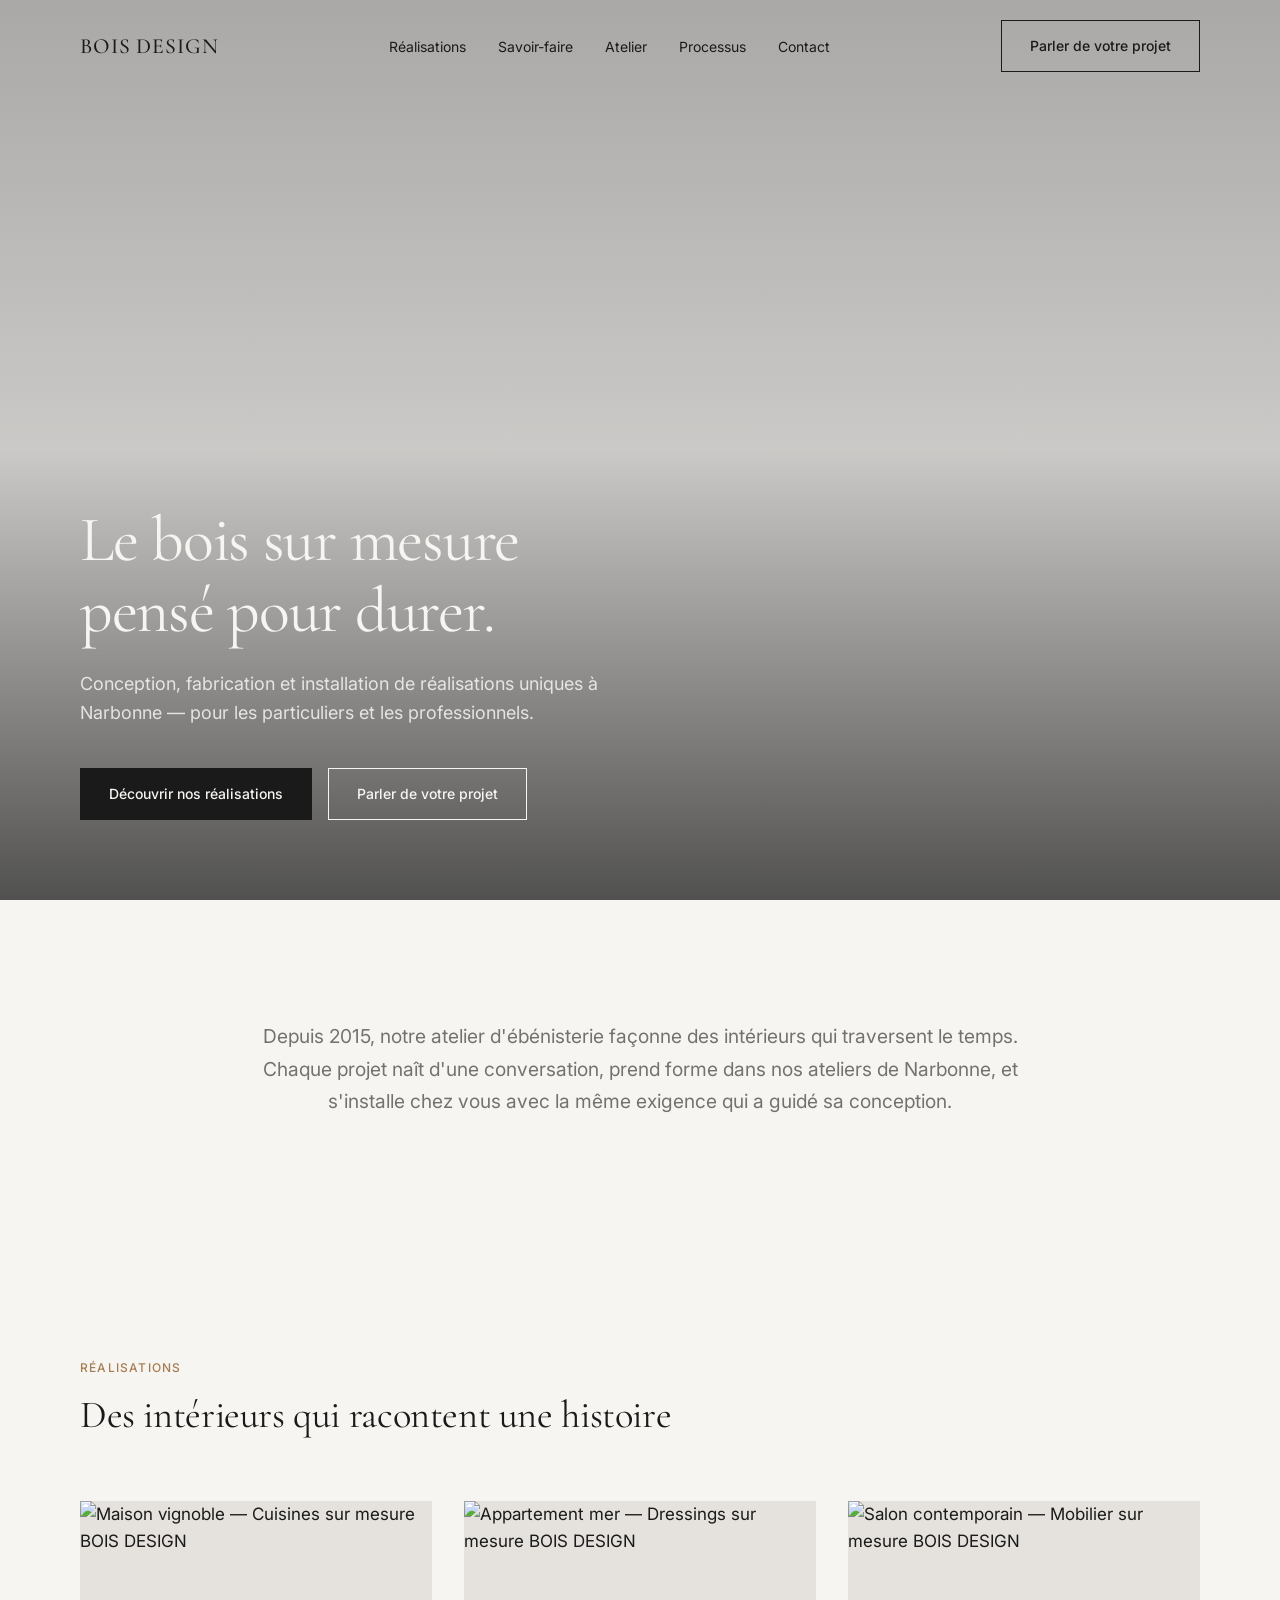
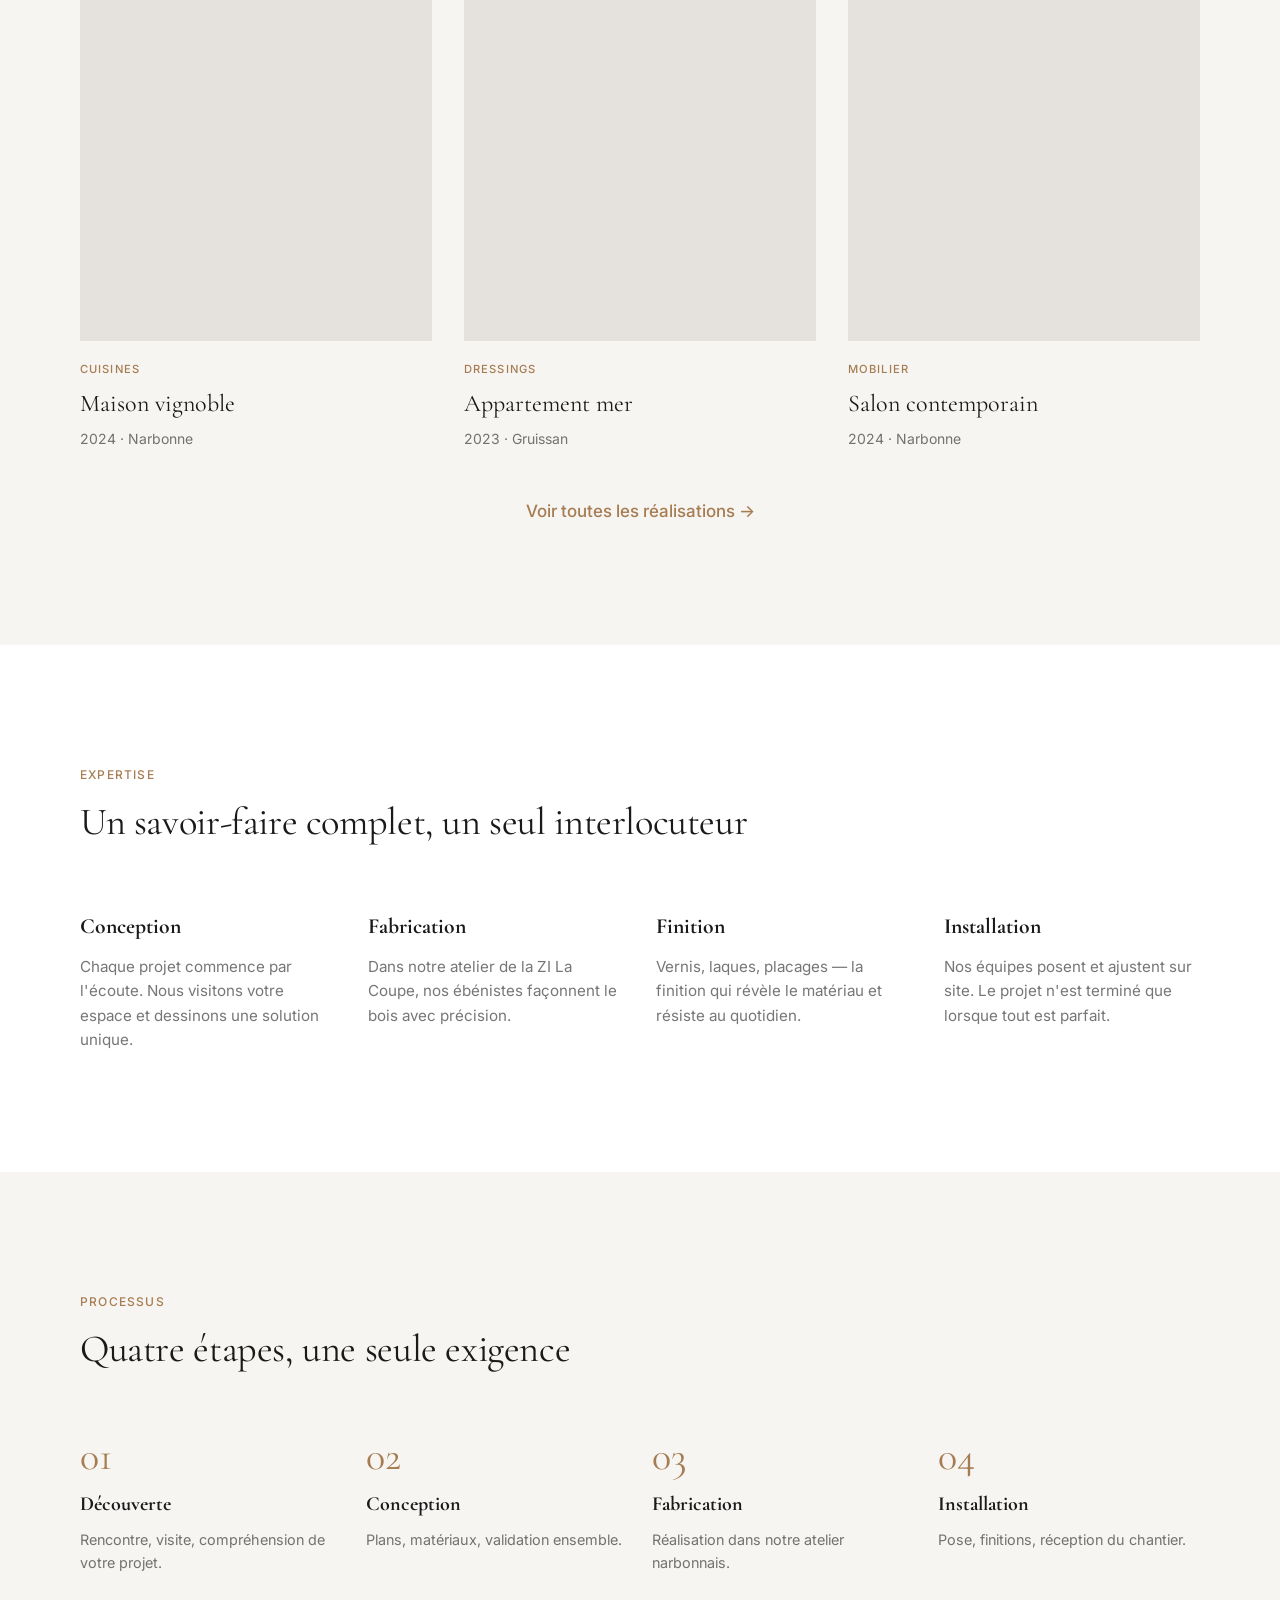
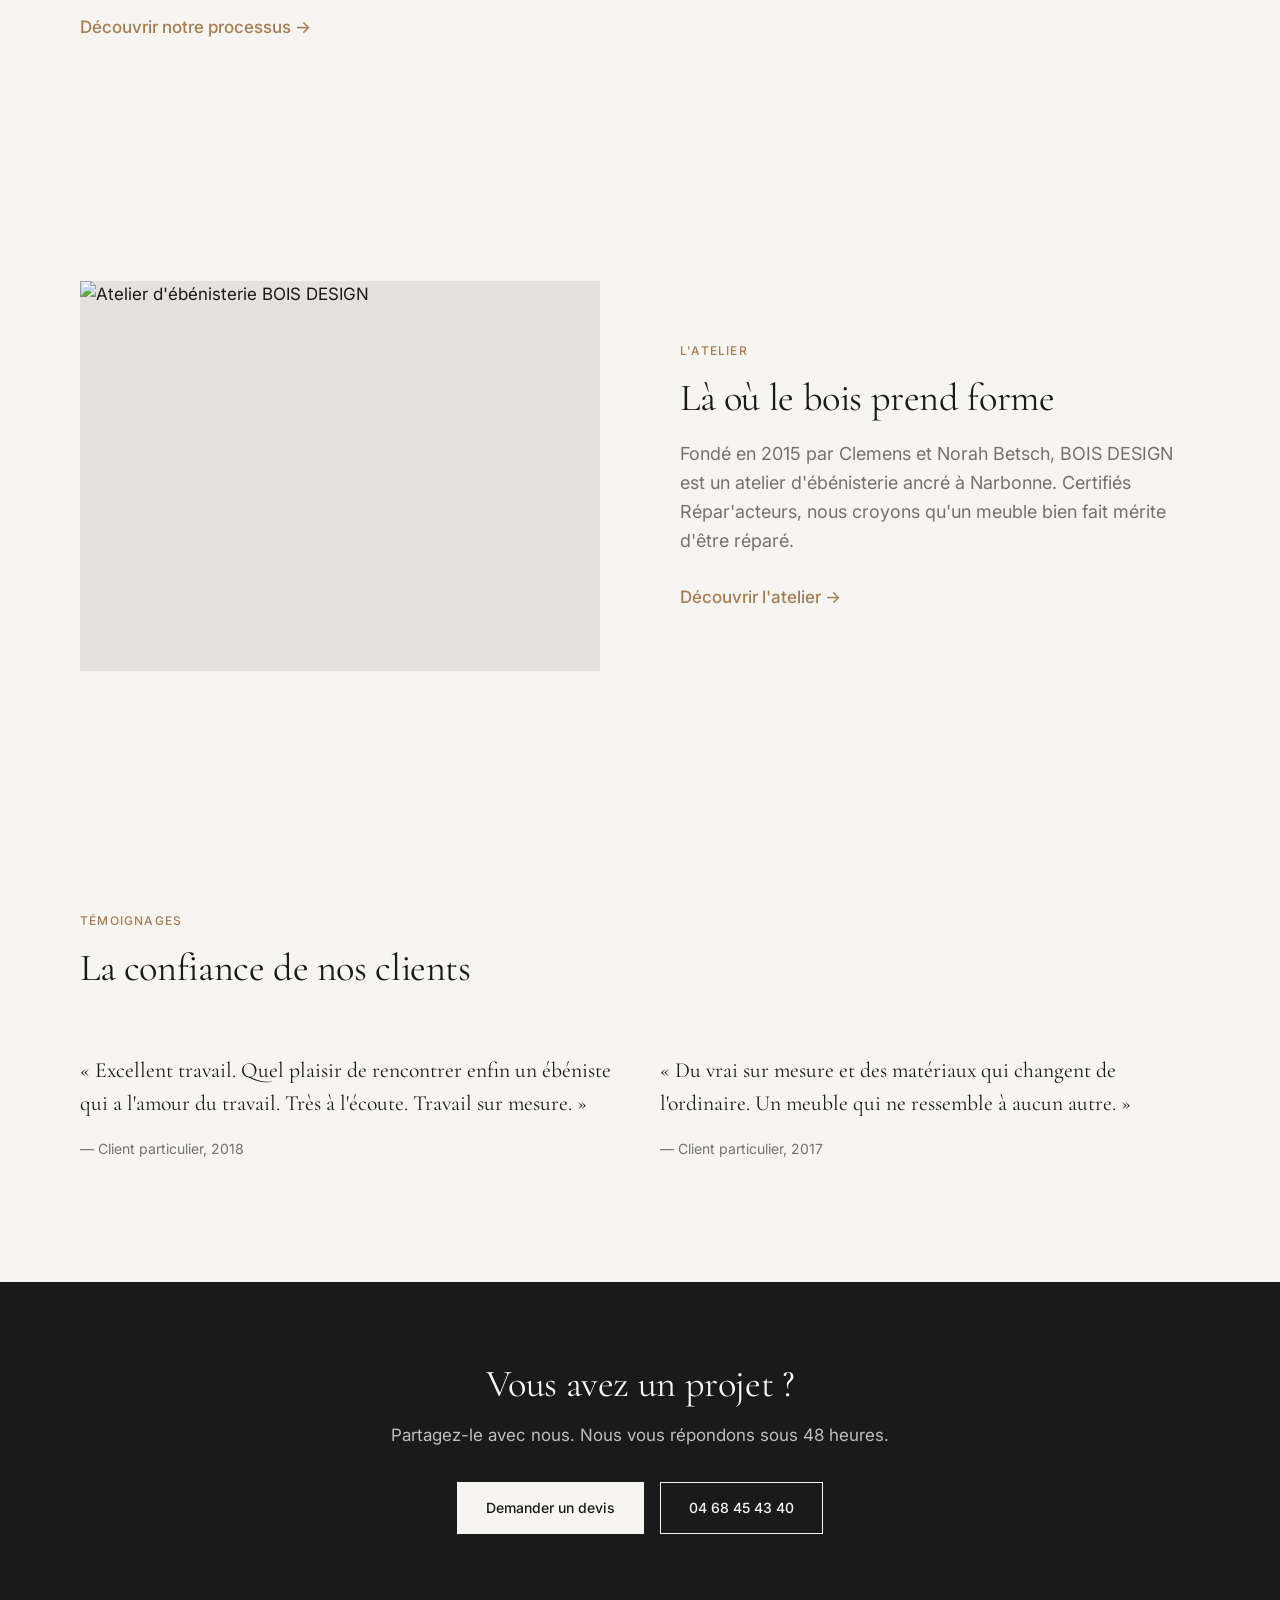
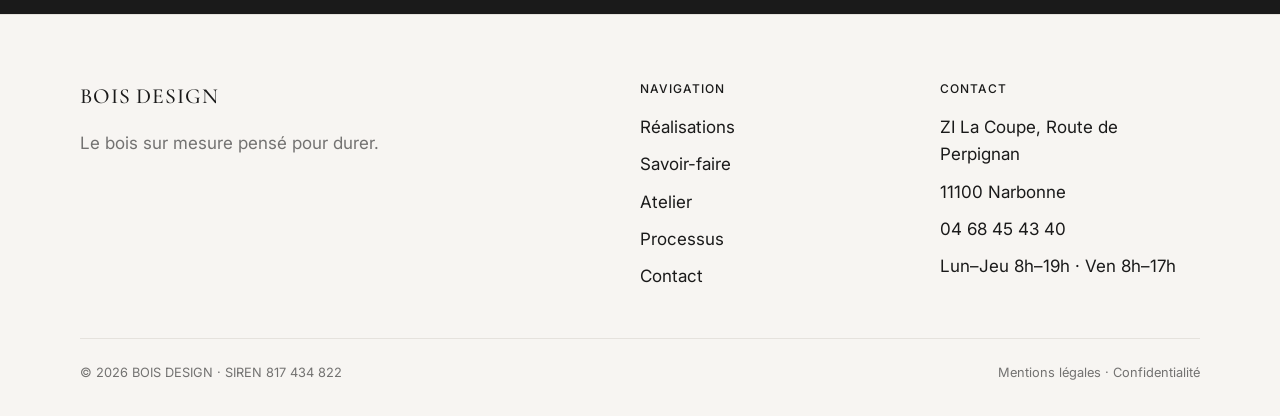
==== prototype/index.html @ b40c3cc8 "Site vitrine BOIS DESIGN Narbonne — prototype premium et documentation. Deploiement Vercel avec sort" ====
<!DOCTYPE html>
<html lang="fr">
<head>
  <meta charset="UTF-8">
  <meta name="viewport" content="width=device-width, initial-scale=1.0">
  <title>BOIS DESIGN — Ébénisterie & Mobilier Sur Mesure à Narbonne</title>
  <meta name="description" content="Atelier d'ébénisterie à Narbonne. Cuisines, dressings et mobilier sur mesure — conception, fabrication et installation. Depuis 2015.">
  <link rel="preconnect" href="https://fonts.googleapis.com">
  <link rel="preconnect" href="https://fonts.gstatic.com" crossorigin>
  <link href="https://fonts.googleapis.com/css2?family=Cormorant+Garamond:wght@400;500&family=Inter:wght@400;500&display=swap" rel="stylesheet">
  <link rel="stylesheet" href="css/style.css">
</head>
<body>
  <header class="nav">
    <div class="container nav__inner">
      <a href="index.html" class="logo">BOIS DESIGN</a>
      <ul class="nav__links">
        <li><a href="realisations.html">Réalisations</a></li>
        <li><a href="savoir-faire.html">Savoir-faire</a></li>
        <li><a href="atelier.html">Atelier</a></li>
        <li><a href="processus.html">Processus</a></li>
        <li><a href="contact.html">Contact</a></li>
      </ul>
      <a href="contact.html" class="btn btn--outline nav__cta">Parler de votre projet</a>
      <button class="menu-toggle" aria-label="Menu"><span></span><span></span><span></span></button>
    </div>
  </header>

  <nav class="mobile-menu" aria-hidden="true">
    <a href="realisations.html">Réalisations</a>
    <a href="savoir-faire.html">Savoir-faire</a>
    <a href="atelier.html">Atelier</a>
    <a href="processus.html">Processus</a>
    <a href="contact.html">Contact</a>
    <a href="contact.html" class="btn btn--primary">Parler de votre projet</a>
    <a href="tel:+33468454340" class="mobile-menu__phone">04 68 45 43 40</a>
  </nav>

  <main>
    <section class="hero">
      <div class="hero__bg hero__bg--video">
        <video
          class="hero__video"
          autoplay
          muted
          loop
          playsinline
          preload="auto"
          poster="https://images.unsplash.com/photo-1600607687939-ce8a6c25118c?w=1920&q=80"
          aria-hidden="true"
        >
          <source src="assets/video/hero-bg.mp4" type="video/mp4">
        </video>
        <div class="hero__overlay"></div>
      </div>
      <div class="container hero__content reveal">
        <h1>Le bois sur mesure<br>pensé pour durer.</h1>
        <p class="lead">Conception, fabrication et installation de réalisations uniques à Narbonne — pour les particuliers et les professionnels.</p>
        <div class="hero__actions">
          <a href="realisations.html" class="btn btn--primary">Découvrir nos réalisations</a>
          <a href="contact.html" class="btn btn--outline" style="border-color:#f7f5f2;color:#f7f5f2">Parler de votre projet</a>
        </div>
      </div>
    </section>

    <section class="section intro">
      <div class="container reveal">
        <p>Depuis 2015, notre atelier d'ébénisterie façonne des intérieurs qui traversent le temps. Chaque projet naît d'une conversation, prend forme dans nos ateliers de Narbonne, et s'installe chez vous avec la même exigence qui a guidé sa conception.</p>
      </div>
    </section>

    <section class="section">
      <div class="container">
        <div class="section-header reveal">
          <div class="overline">Réalisations</div>
          <h2 class="h2">Des intérieurs qui racontent une histoire</h2>
        </div>
        <div id="featured-projects" class="projects-grid projects-grid--3"></div>
        <div style="text-align:center;margin-top:48px" class="reveal">
          <a href="realisations.html" class="btn--text">Voir toutes les réalisations →</a>
        </div>
      </div>
    </section>

    <section class="section" style="background:var(--white)">
      <div class="container">
        <div class="section-header reveal">
          <div class="overline">Expertise</div>
          <h2 class="h2">Un savoir-faire complet, un seul interlocuteur</h2>
        </div>
        <div class="expertise-grid">
          <div class="expertise-item reveal">
            <h3>Conception</h3>
            <p>Chaque projet commence par l'écoute. Nous visitons votre espace et dessinons une solution unique.</p>
          </div>
          <div class="expertise-item reveal">
            <h3>Fabrication</h3>
            <p>Dans notre atelier de la ZI La Coupe, nos ébénistes façonnent le bois avec précision.</p>
          </div>
          <div class="expertise-item reveal">
            <h3>Finition</h3>
            <p>Vernis, laques, placages — la finition qui révèle le matériau et résiste au quotidien.</p>
          </div>
          <div class="expertise-item reveal">
            <h3>Installation</h3>
            <p>Nos équipes posent et ajustent sur site. Le projet n'est terminé que lorsque tout est parfait.</p>
          </div>
        </div>
      </div>
    </section>

    <section class="section">
      <div class="container">
        <div class="section-header reveal">
          <div class="overline">Processus</div>
          <h2 class="h2">Quatre étapes, une seule exigence</h2>
        </div>
        <div class="process-steps">
          <div class="process-step reveal">
            <div class="process-step__num">01</div>
            <h3>Découverte</h3>
            <p>Rencontre, visite, compréhension de votre projet.</p>
          </div>
          <div class="process-step reveal">
            <div class="process-step__num">02</div>
            <h3>Conception</h3>
            <p>Plans, matériaux, validation ensemble.</p>
          </div>
          <div class="process-step reveal">
            <div class="process-step__num">03</div>
            <h3>Fabrication</h3>
            <p>Réalisation dans notre atelier narbonnais.</p>
          </div>
          <div class="process-step reveal">
            <div class="process-step__num">04</div>
            <h3>Installation</h3>
            <p>Pose, finitions, réception du chantier.</p>
          </div>
        </div>
        <div style="margin-top:40px" class="reveal">
          <a href="processus.html" class="btn--text">Découvrir notre processus →</a>
        </div>
      </div>
    </section>

    <section class="section">
      <div class="container split">
        <div class="split__image reveal">
          <img src="https://images.unsplash.com/photo-1503387762-592deb58ef4e?w=1200&q=80" alt="Atelier d'ébénisterie BOIS DESIGN">
        </div>
        <div class="reveal">
          <div class="overline">L'atelier</div>
          <h2 class="h2">Là où le bois prend forme</h2>
          <p class="lead" style="margin:20px 0 28px">Fondé en 2015 par Clemens et Norah Betsch, BOIS DESIGN est un atelier d'ébénisterie ancré à Narbonne. Certifiés Répar'acteurs, nous croyons qu'un meuble bien fait mérite d'être réparé.</p>
          <a href="atelier.html" class="btn--text">Découvrir l'atelier →</a>
        </div>
      </div>
    </section>

    <section class="section">
      <div class="container">
        <div class="section-header reveal">
          <div class="overline">Témoignages</div>
          <h2 class="h2">La confiance de nos clients</h2>
        </div>
        <div class="testimonials">
          <div class="testimonial reveal">
            <blockquote>« Excellent travail. Quel plaisir de rencontrer enfin un ébéniste qui a l'amour du travail. Très à l'écoute. Travail sur mesure. »</blockquote>
            <cite>— Client particulier, 2018</cite>
          </div>
          <div class="testimonial reveal">
            <blockquote>« Du vrai sur mesure et des matériaux qui changent de l'ordinaire. Un meuble qui ne ressemble à aucun autre. »</blockquote>
            <cite>— Client particulier, 2017</cite>
          </div>
        </div>
      </div>
    </section>

    <section class="cta-banner">
      <div class="container reveal">
        <h2>Vous avez un projet ?</h2>
        <p>Partagez-le avec nous. Nous vous répondons sous 48 heures.</p>
        <div class="cta-banner__actions">
          <a href="contact.html" class="btn btn--primary">Demander un devis</a>
          <a href="tel:+33468454340" class="btn btn--outline">04 68 45 43 40</a>
        </div>
      </div>
    </section>
  </main>

  <footer class="footer">
    <div class="container footer__grid">
      <div class="footer__brand">
        <div class="logo">BOIS DESIGN</div>
        <p>Le bois sur mesure pensé pour durer.</p>
      </div>
      <div>
        <h4>Navigation</h4>
        <ul>
          <li><a href="realisations.html">Réalisations</a></li>
          <li><a href="savoir-faire.html">Savoir-faire</a></li>
          <li><a href="atelier.html">Atelier</a></li>
          <li><a href="processus.html">Processus</a></li>
          <li><a href="contact.html">Contact</a></li>
        </ul>
      </div>
      <div>
        <h4>Contact</h4>
        <ul>
          <li>ZI La Coupe, Route de Perpignan</li>
          <li>11100 Narbonne</li>
          <li><a href="tel:+33468454340">04 68 45 43 40</a></li>
          <li>Lun–Jeu 8h–19h · Ven 8h–17h</li>
        </ul>
      </div>
    </div>
    <div class="container footer__bottom">
      <span>© 2026 BOIS DESIGN · SIREN 817 434 822</span>
      <span>Mentions légales · Confidentialité</span>
    </div>
  </footer>

  <div class="sticky-cta">
    <a href="tel:+33468454340" class="btn btn--outline">Appeler</a>
    <a href="contact.html" class="btn btn--primary">Devis</a>
  </div>

  <script src="js/data.js"></script>
  <script src="js/app.js"></script>
</body>
</html>
---- prototype/css/style.css ----
:root {
  --primary: #1a1a1a;
  --secondary: #f7f5f2;
  --accent: #a67c52;
  --neutral: #e5e2dd;
  --white: #ffffff;
  --text-muted: rgba(26, 26, 26, 0.6);
  --container: 1280px;
  --section-space: 120px;
  --font-serif: "Cormorant Garamond", Georgia, serif;
  --font-sans: "Inter", system-ui, sans-serif;
}

*,
*::before,
*::after {
  box-sizing: border-box;
  margin: 0;
  padding: 0;
}

html {
  scroll-behavior: smooth;
}

body {
  font-family: var(--font-sans);
  font-size: 17px;
  line-height: 1.6;
  color: var(--primary);
  background: var(--secondary);
  -webkit-font-smoothing: antialiased;
}

img {
  display: block;
  max-width: 100%;
  height: auto;
  background: var(--neutral);
}

a {
  color: inherit;
  text-decoration: none;
}

button,
input,
select,
textarea {
  font: inherit;
}

.container {
  width: min(var(--container), 100% - 48px);
  margin-inline: auto;
}

@media (min-width: 1024px) {
  .container {
    width: min(var(--container), 100% - 160px);
  }
}

/* Nav */
.nav {
  position: fixed;
  inset: 0 0 auto;
  z-index: 100;
  padding: 20px 0;
  transition: background 0.3s, backdrop-filter 0.3s, border-color 0.3s;
}

.nav.scrolled {
  background: rgba(247, 245, 242, 0.9);
  backdrop-filter: blur(12px);
  border-bottom: 1px solid var(--neutral);
}

.nav__inner {
  display: flex;
  align-items: center;
  justify-content: space-between;
  gap: 24px;
}

.logo {
  font-family: var(--font-serif);
  font-size: 1.35rem;
  letter-spacing: 0.04em;
  font-weight: 500;
}

.nav__links {
  display: none;
  align-items: center;
  gap: 32px;
  list-style: none;
}

.nav__links a {
  font-size: 0.875rem;
  transition: color 0.2s;
}

.nav__links a:hover,
.nav__links a.active {
  color: var(--accent);
}

.nav__cta {
  display: none;
}

.btn {
  display: inline-flex;
  align-items: center;
  justify-content: center;
  gap: 8px;
  padding: 14px 28px;
  font-size: 0.875rem;
  font-weight: 500;
  border: 1px solid transparent;
  cursor: pointer;
  transition: background 0.25s, color 0.25s, border-color 0.25s;
}

.btn--primary {
  background: var(--primary);
  color: var(--secondary);
}

.btn--primary:hover {
  background: #333;
}

.btn--outline {
  background: transparent;
  color: var(--primary);
  border-color: var(--primary);
}

.btn--outline:hover {
  background: var(--primary);
  color: var(--secondary);
}

.btn--text {
  padding: 0;
  background: none;
  color: var(--accent);
  font-weight: 500;
}

.btn--text:hover {
  color: var(--primary);
}

.menu-toggle {
  display: flex;
  flex-direction: column;
  gap: 5px;
  background: none;
  border: none;
  cursor: pointer;
  padding: 4px;
}

.menu-toggle span {
  display: block;
  width: 22px;
  height: 1.5px;
  background: var(--primary);
  transition: transform 0.3s, opacity 0.3s;
}

.menu-toggle.open span:nth-child(1) {
  transform: translateY(6.5px) rotate(45deg);
}

.menu-toggle.open span:nth-child(2) {
  opacity: 0;
}

.menu-toggle.open span:nth-child(3) {
  transform: translateY(-6.5px) rotate(-45deg);
}

.mobile-menu {
  position: fixed;
  inset: 0;
  z-index: 99;
  background: var(--secondary);
  padding: 100px 32px 40px;
  display: flex;
  flex-direction: column;
  gap: 24px;
  transform: translateX(100%);
  transition: transform 0.35s ease;
}

.mobile-menu.open {
  transform: translateX(0);
}

.mobile-menu a {
  font-family: var(--font-serif);
  font-size: 2rem;
}

.mobile-menu__phone {
  margin-top: auto;
  font-size: 1.1rem;
  color: var(--accent);
}

@media (min-width: 900px) {
  .nav__links,
  .nav__cta {
    display: flex;
  }

  .menu-toggle {
    display: none;
  }
}

/* Typography */
.overline {
  font-size: 0.75rem;
  font-weight: 500;
  letter-spacing: 0.1em;
  text-transform: uppercase;
  color: var(--accent);
  margin-bottom: 16px;
}

h1,
.h1 {
  font-family: var(--font-serif);
  font-size: clamp(2.25rem, 5vw, 4rem);
  font-weight: 400;
  line-height: 1.1;
  letter-spacing: -0.02em;
}

h2,
.h2 {
  font-family: var(--font-serif);
  font-size: clamp(1.75rem, 3vw, 2.75rem);
  font-weight: 400;
  line-height: 1.15;
  letter-spacing: -0.01em;
}

.lead {
  font-size: 1.125rem;
  color: var(--text-muted);
  max-width: 52ch;
}

.section {
  padding: var(--section-space) 0;
}

.section--tight {
  padding: 80px 0;
}

.section-header {
  margin-bottom: 64px;
}

.section-header--center {
  text-align: center;
}

.section-header--center .lead {
  margin-inline: auto;
}

/* Hero */
.hero {
  position: relative;
  min-height: 100vh;
  display: flex;
  align-items: flex-end;
  padding-bottom: 80px;
  overflow: hidden;
}

.hero__bg {
  position: absolute;
  inset: 0;
  z-index: 0;
}

.hero__bg img,
.hero__video {
  width: 100%;
  height: 100%;
  object-fit: cover;
}

.hero__video {
  display: block;
}

@media (prefers-reduced-motion: reduce) {
  .hero__video {
    display: none;
  }

  .hero__bg--video {
    background-image: url("https://images.unsplash.com/photo-1600607687939-ce8a6c25118c?w=1920&q=80");
    background-size: cover;
    background-position: center;
  }
}

.hero__overlay {
  position: absolute;
  inset: 0;
  background: linear-gradient(
    to top,
    rgba(26, 26, 26, 0.75) 0%,
    rgba(26, 26, 26, 0.2) 50%,
    rgba(26, 26, 26, 0.35) 100%
  );
}

.hero__content {
  position: relative;
  z-index: 1;
  color: var(--secondary);
}

.hero__content .lead {
  color: rgba(247, 245, 242, 0.85);
  margin: 24px 0 40px;
}

.hero__actions {
  display: flex;
  flex-wrap: wrap;
  gap: 16px;
}

.hero--page {
  min-height: 50vh;
  align-items: center;
  padding-top: 120px;
}

.hero--page .hero__overlay {
  background: rgba(26, 26, 26, 0.45);
}

/* Intro */
.intro {
  text-align: center;
}

.intro p {
  max-width: 68ch;
  margin-inline: auto;
  font-size: 1.2rem;
  line-height: 1.7;
  color: var(--text-muted);
}

/* Projects grid */
.projects-grid {
  display: grid;
  grid-template-columns: 1fr;
  gap: 32px;
}

@media (min-width: 700px) {
  .projects-grid {
    grid-template-columns: repeat(2, 1fr);
  }
}

@media (min-width: 1024px) {
  .projects-grid--3 {
    grid-template-columns: repeat(3, 1fr);
  }
}

.project-card {
  display: block;
  group: card;
}

.project-card__image {
  position: relative;
  overflow: hidden;
  aspect-ratio: 4 / 5;
  background: var(--neutral);
}

.project-card__image img {
  width: 100%;
  height: 100%;
  object-fit: cover;
  transition: transform 0.6s ease;
}

.project-card:hover .project-card__image img {
  transform: scale(1.03);
}

.project-card__meta {
  padding-top: 20px;
}

.project-card__cat {
  font-size: 0.7rem;
  font-weight: 500;
  letter-spacing: 0.1em;
  text-transform: uppercase;
  color: var(--accent);
}

.project-card__title {
  font-family: var(--font-serif);
  font-size: 1.5rem;
  margin-top: 6px;
}

.project-card__info {
  font-size: 0.875rem;
  color: var(--text-muted);
  margin-top: 4px;
}

/* Filters */
.filters {
  display: flex;
  flex-wrap: wrap;
  gap: 8px 24px;
  margin-bottom: 48px;
}

.filter-btn {
  background: none;
  border: none;
  padding: 8px 0;
  font-size: 0.875rem;
  color: var(--text-muted);
  cursor: pointer;
  position: relative;
  transition: color 0.2s;
}

.filter-btn::after {
  content: "";
  position: absolute;
  left: 0;
  bottom: 0;
  width: 0;
  height: 1px;
  background: var(--accent);
  transition: width 0.3s;
}

.filter-btn:hover,
.filter-btn.active {
  color: var(--primary);
}

.filter-btn.active::after {
  width: 100%;
}

/* Expertise */
.expertise-grid {
  display: grid;
  grid-template-columns: 1fr;
  gap: 40px;
}

@media (min-width: 768px) {
  .expertise-grid {
    grid-template-columns: repeat(2, 1fr);
  }
}

@media (min-width: 1024px) {
  .expertise-grid {
    grid-template-columns: repeat(4, 1fr);
    gap: 32px;
  }
}

.expertise-item h3 {
  font-family: var(--font-serif);
  font-size: 1.35rem;
  margin-bottom: 12px;
}

.expertise-item p {
  font-size: 0.95rem;
  color: var(--text-muted);
}

/* Process */
.process-steps {
  display: grid;
  grid-template-columns: 1fr;
  gap: 32px;
}

@media (min-width: 768px) {
  .process-steps {
    grid-template-columns: repeat(4, 1fr);
    gap: 24px;
  }
}

.process-step__num {
  font-family: var(--font-serif);
  font-size: 2.5rem;
  color: var(--accent);
  line-height: 1;
  margin-bottom: 12px;
}

.process-step h3 {
  font-family: var(--font-serif);
  font-size: 1.25rem;
  margin-bottom: 8px;
}

.process-step p {
  font-size: 0.9rem;
  color: var(--text-muted);
}

/* Split */
.split {
  display: grid;
  grid-template-columns: 1fr;
  gap: 48px;
  align-items: center;
}

@media (min-width: 900px) {
  .split {
    grid-template-columns: 1fr 1fr;
    gap: 80px;
  }

  .split--reverse .split__image {
    order: -1;
  }
}

.split__image {
  overflow: hidden;
  aspect-ratio: 4 / 3;
  background: var(--neutral);
}

.split__image img {
  width: 100%;
  height: 100%;
  object-fit: cover;
}

/* Testimonials */
.testimonials {
  display: grid;
  grid-template-columns: 1fr;
  gap: 40px;
}

@media (min-width: 768px) {
  .testimonials {
    grid-template-columns: repeat(2, 1fr);
  }
}

.testimonial blockquote {
  font-family: var(--font-serif);
  font-size: 1.35rem;
  line-height: 1.5;
  margin-bottom: 16px;
}

.testimonial cite {
  font-size: 0.875rem;
  font-style: normal;
  color: var(--text-muted);
}

/* CTA banner */
.cta-banner {
  background: var(--primary);
  color: var(--secondary);
  padding: 80px 0;
  text-align: center;
}

.cta-banner h2 {
  margin-bottom: 16px;
}

.cta-banner p {
  color: rgba(247, 245, 242, 0.75);
  margin-bottom: 32px;
}

.cta-banner__actions {
  display: flex;
  flex-wrap: wrap;
  gap: 16px;
  justify-content: center;
}

.cta-banner .btn--primary {
  background: var(--secondary);
  color: var(--primary);
}

.cta-banner .btn--outline {
  border-color: var(--secondary);
  color: var(--secondary);
}

.cta-banner .btn--outline:hover {
  background: var(--secondary);
  color: var(--primary);
}

/* Footer */
.footer {
  padding: 64px 0 32px;
  border-top: 1px solid var(--neutral);
}

.footer__grid {
  display: grid;
  grid-template-columns: 1fr;
  gap: 40px;
  margin-bottom: 48px;
}

@media (min-width: 768px) {
  .footer__grid {
    grid-template-columns: 2fr 1fr 1fr;
  }
}

.footer__brand p {
  margin-top: 16px;
  color: var(--text-muted);
  max-width: 28ch;
}

.footer h4 {
  font-size: 0.75rem;
  font-weight: 500;
  letter-spacing: 0.08em;
  text-transform: uppercase;
  margin-bottom: 16px;
}

.footer ul {
  list-style: none;
  display: flex;
  flex-direction: column;
  gap: 10px;
}

.footer a:hover {
  color: var(--accent);
}

.footer__bottom {
  padding-top: 24px;
  border-top: 1px solid var(--neutral);
  font-size: 0.8rem;
  color: var(--text-muted);
  display: flex;
  flex-wrap: wrap;
  gap: 8px 24px;
  justify-content: space-between;
}

/* Project detail */
.project-hero {
  width: 100%;
  aspect-ratio: 16 / 7;
  overflow: hidden;
  margin-top: 72px;
  background: var(--neutral);
}

.project-hero img {
  width: 100%;
  height: 100%;
  object-fit: cover;
}

.project-meta {
  display: flex;
  flex-wrap: wrap;
  gap: 8px 24px;
  font-size: 0.875rem;
  color: var(--text-muted);
  margin: 24px 0 40px;
  padding-bottom: 40px;
  border-bottom: 1px solid var(--neutral);
}

.project-body {
  max-width: 68ch;
}

.project-body p {
  margin-bottom: 20px;
  color: var(--text-muted);
  font-size: 1.05rem;
}

.materials {
  display: flex;
  flex-wrap: wrap;
  gap: 10px;
  margin: 48px 0;
}

.material-tag {
  padding: 8px 16px;
  font-size: 0.8rem;
  border: 1px solid var(--neutral);
  background: var(--white);
}

.project-gallery {
  display: grid;
  grid-template-columns: 1fr;
  gap: 16px;
  margin: 64px 0;
}

@media (min-width: 700px) {
  .project-gallery {
    grid-template-columns: repeat(2, 1fr);
  }
}

.project-gallery img {
  width: 100%;
  aspect-ratio: 4 / 3;
  object-fit: cover;
  background: var(--neutral);
}

.project-nav {
  display: flex;
  justify-content: space-between;
  align-items: center;
  gap: 24px;
  padding: 48px 0;
  border-top: 1px solid var(--neutral);
  flex-wrap: wrap;
}

/* Content blocks */
.content-block {
  margin-bottom: 80px;
}

.content-block:last-child {
  margin-bottom: 0;
}

.content-block h2 {
  margin-bottom: 20px;
}

.content-block p {
  color: var(--text-muted);
  max-width: 60ch;
}

/* Form */
.form {
  max-width: 560px;
}

.form-group {
  margin-bottom: 24px;
}

.form-group label {
  display: block;
  font-size: 0.8rem;
  font-weight: 500;
  letter-spacing: 0.04em;
  text-transform: uppercase;
  margin-bottom: 8px;
}

.form-group input,
.form-group select,
.form-group textarea {
  width: 100%;
  padding: 14px 16px;
  border: 1px solid var(--neutral);
  background: var(--white);
  color: var(--primary);
  transition: border-color 0.2s;
}

.form-group input:focus,
.form-group select:focus,
.form-group textarea:focus {
  outline: none;
  border-color: var(--accent);
}

.form-group textarea {
  min-height: 140px;
  resize: vertical;
}

.form-checkbox {
  display: flex;
  gap: 10px;
  align-items: flex-start;
  font-size: 0.85rem;
  color: var(--text-muted);
}

.form-checkbox input {
  margin-top: 4px;
}

.form-success {
  display: none;
  padding: 24px;
  background: var(--white);
  border: 1px solid var(--neutral);
}

.form-success.visible {
  display: block;
}

.contact-info {
  margin-top: 64px;
  padding-top: 48px;
  border-top: 1px solid var(--neutral);
}

.contact-info__grid {
  display: grid;
  grid-template-columns: 1fr;
  gap: 32px;
  margin-top: 32px;
}

@media (min-width: 600px) {
  .contact-info__grid {
    grid-template-columns: repeat(3, 1fr);
  }
}

.contact-info h3 {
  font-family: var(--font-serif);
  font-size: 1.1rem;
  margin-bottom: 8px;
}

.contact-info p,
.contact-info a {
  font-size: 0.95rem;
  color: var(--text-muted);
}

.contact-info a:hover {
  color: var(--accent);
}

.faq {
  margin-top: 64px;
}

.faq-item {
  padding: 24px 0;
  border-bottom: 1px solid var(--neutral);
}

.faq-item h3 {
  font-family: var(--font-serif);
  font-size: 1.2rem;
  margin-bottom: 8px;
}

.faq-item p {
  font-size: 0.95rem;
  color: var(--text-muted);
}

/* Animations */
.reveal {
  opacity: 0;
  transform: translateY(20px);
  transition: opacity 0.6s ease, transform 0.6s ease;
}

.reveal.visible {
  opacity: 1;
  transform: translateY(0);
}

/* Sticky mobile CTA */
.sticky-cta {
  position: fixed;
  bottom: 0;
  left: 0;
  right: 0;
  z-index: 90;
  display: flex;
  gap: 8px;
  padding: 12px 16px;
  background: rgba(247, 245, 242, 0.95);
  backdrop-filter: blur(8px);
  border-top: 1px solid var(--neutral);
  transform: translateY(100%);
  transition: transform 0.3s;
}

.sticky-cta.visible {
  transform: translateY(0);
}

.sticky-cta .btn {
  flex: 1;
  padding: 12px;
  font-size: 0.8rem;
}

@media (min-width: 900px) {
  .sticky-cta {
    display: none;
  }
}

@media (max-width: 768px) {
  :root {
    --section-space: 80px;
  }

  .hero {
    min-height: 85vh;
  }
}
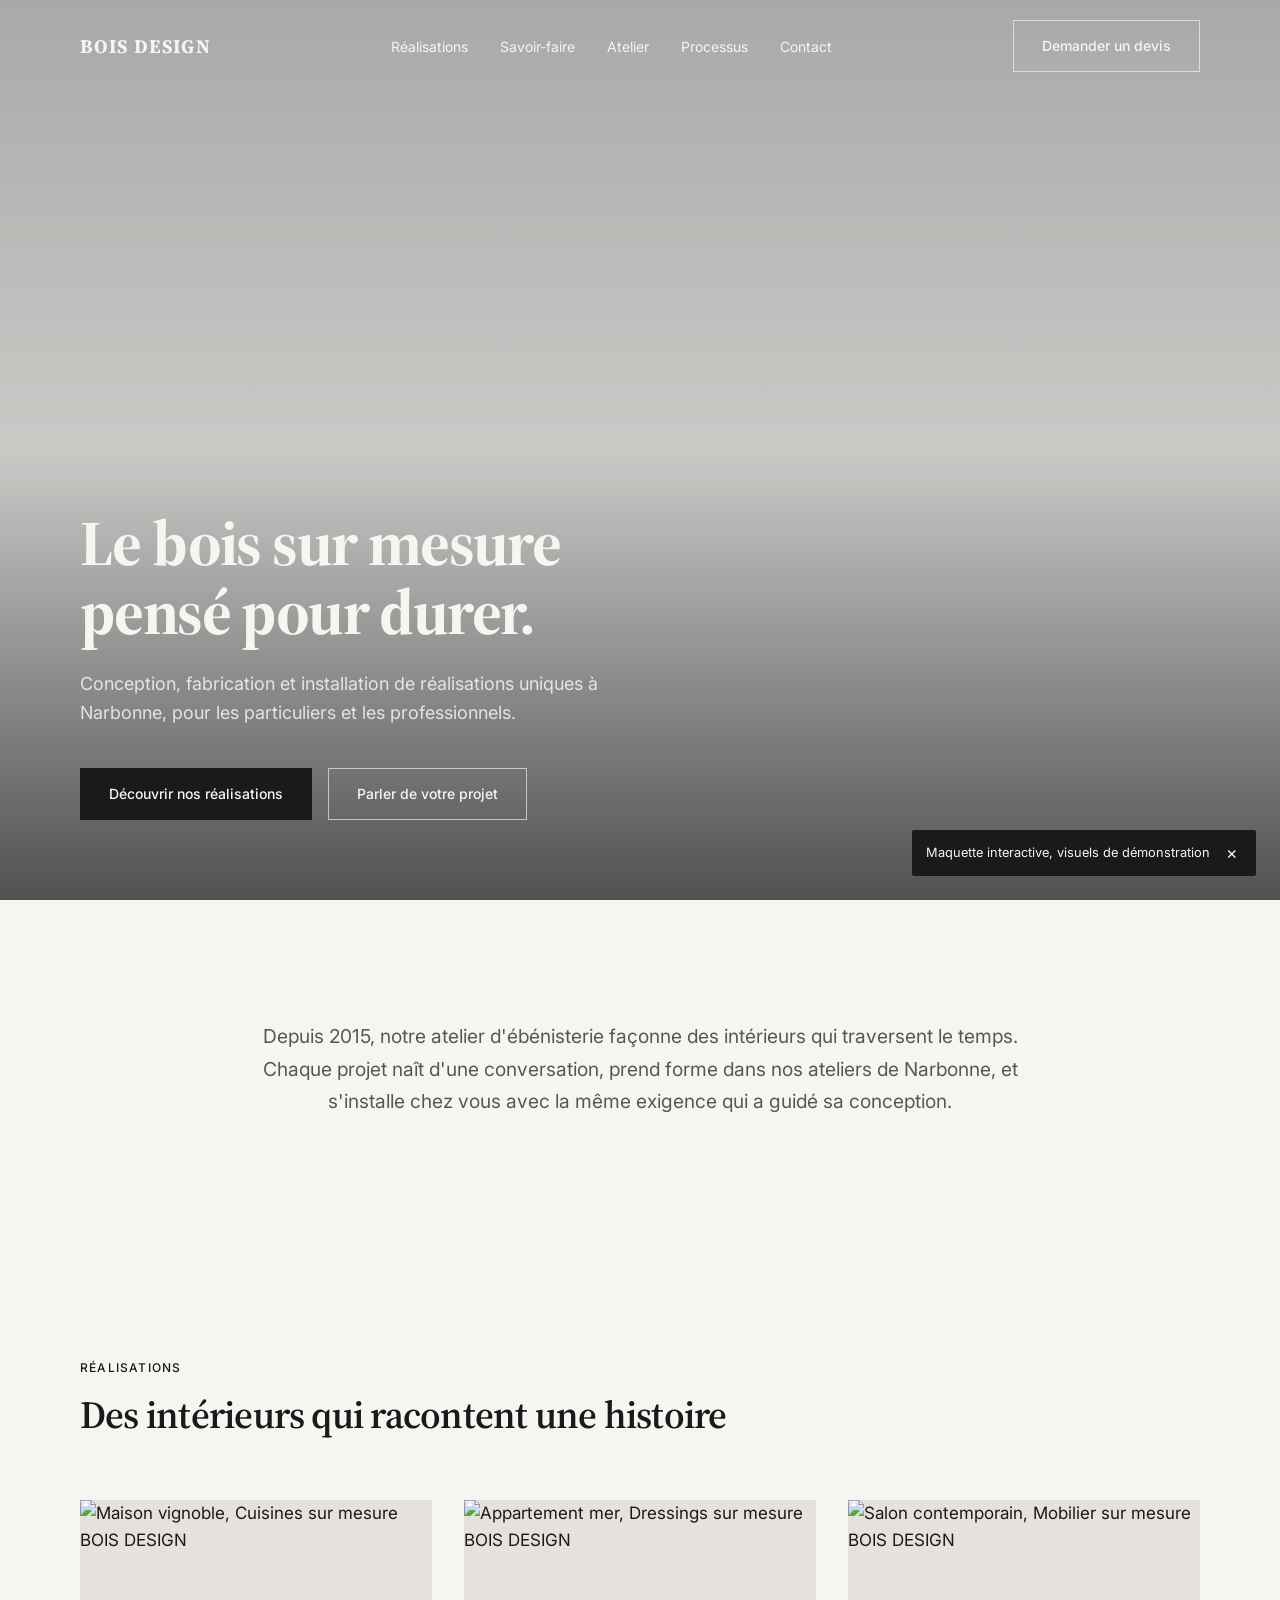
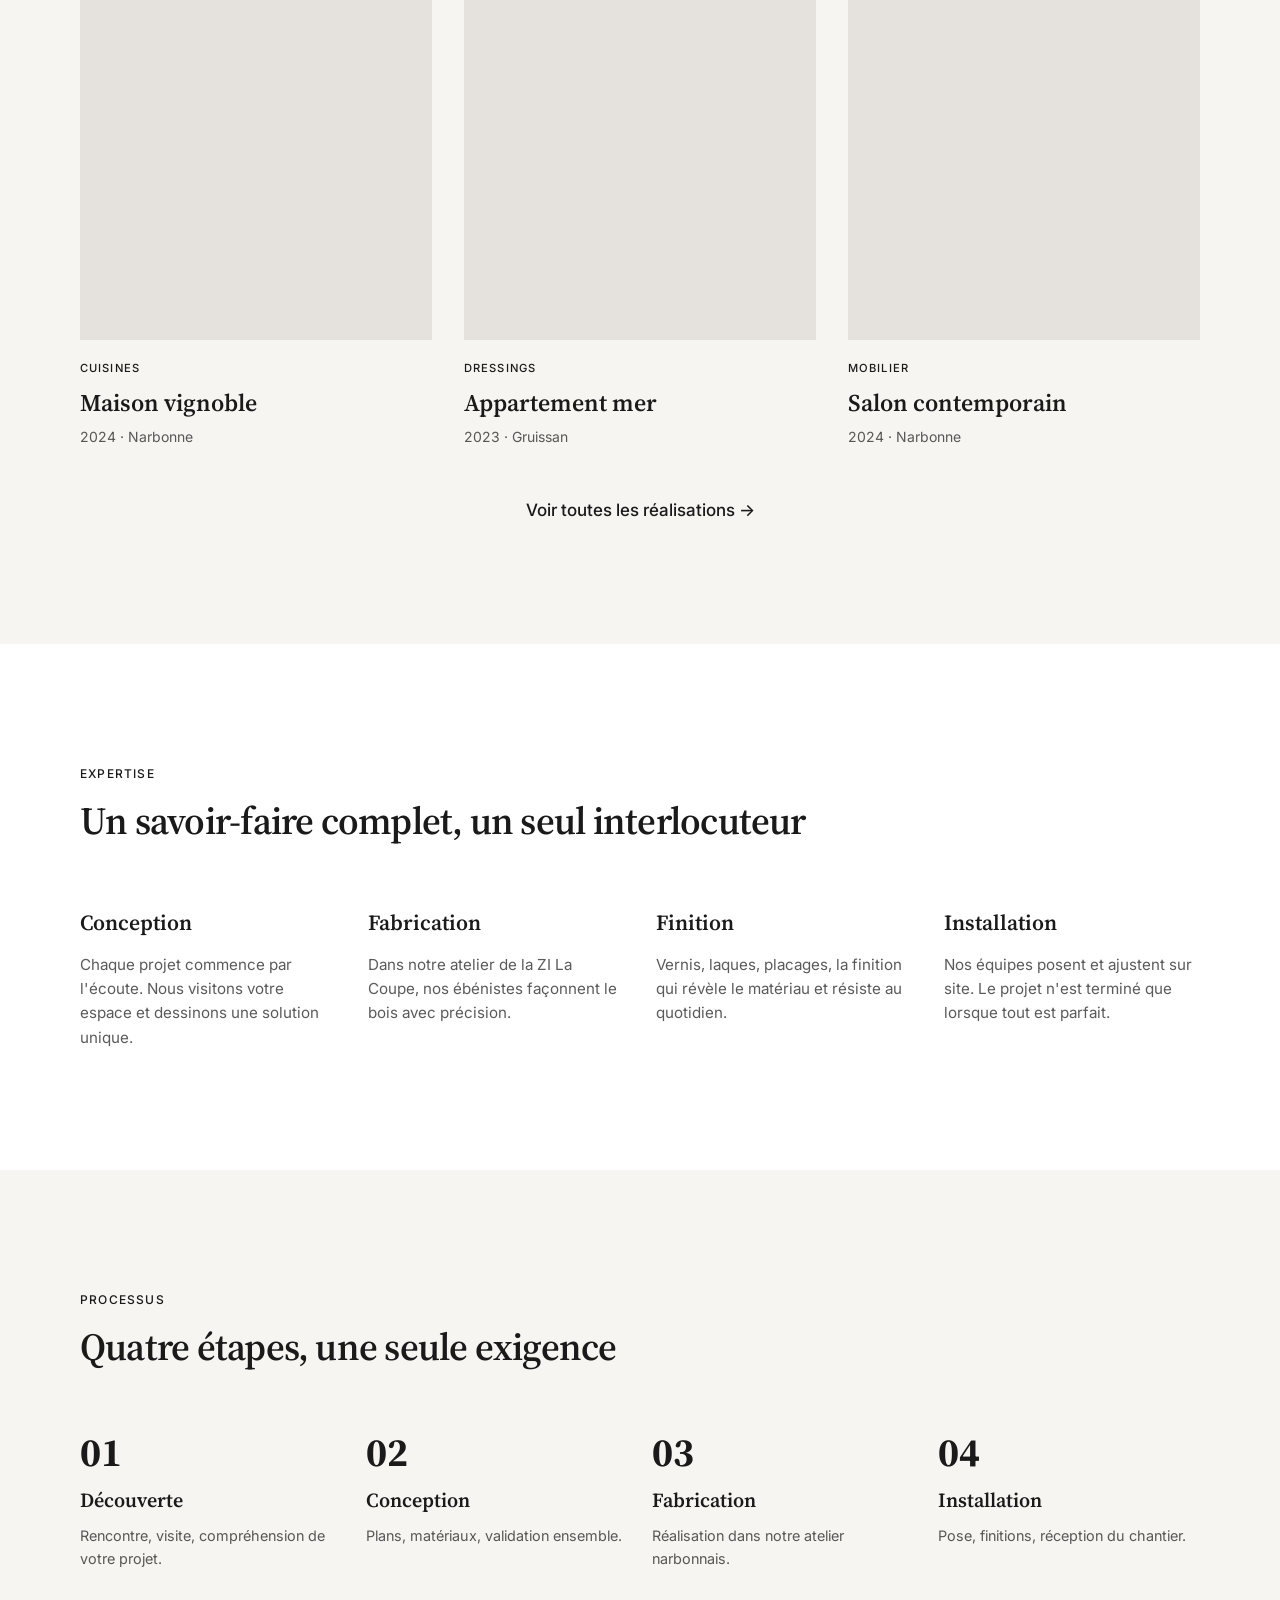
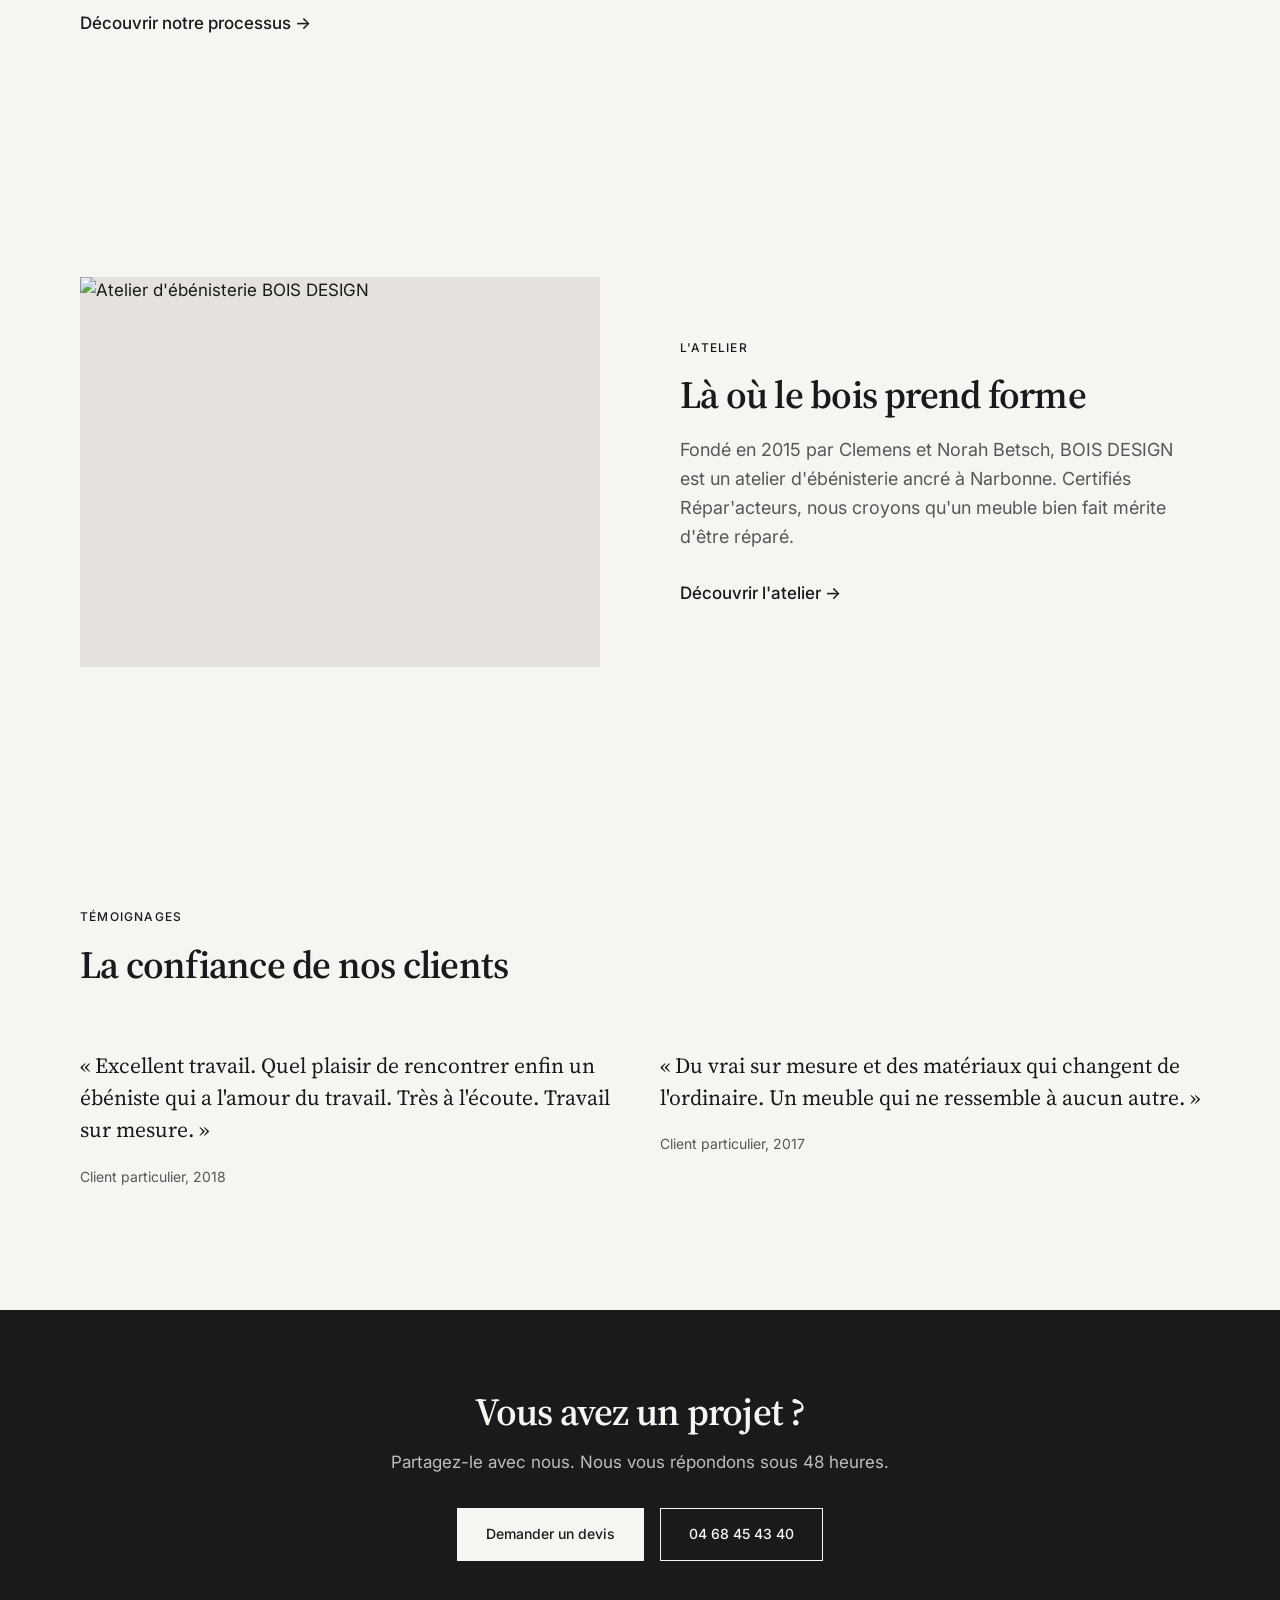
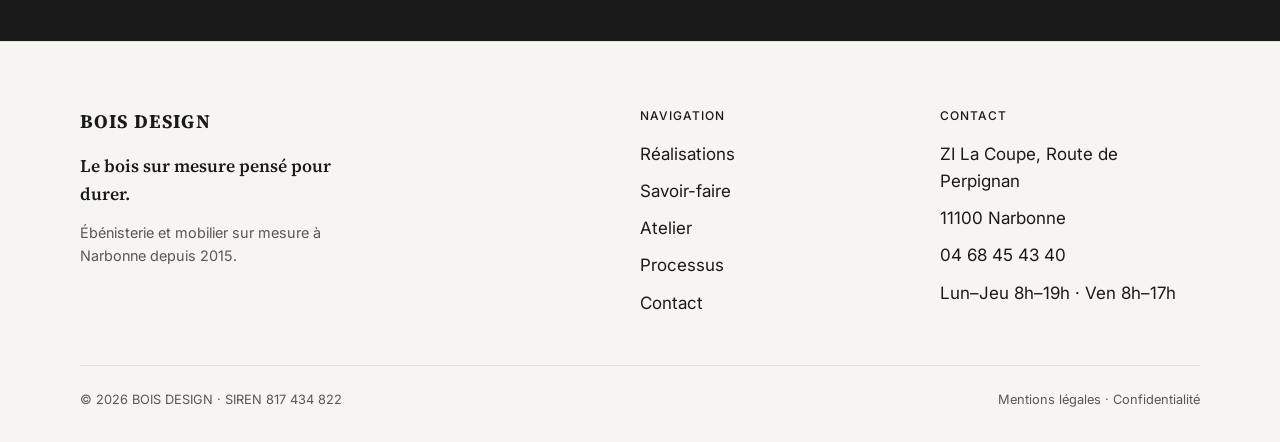
==== commit f1032f89: "Mise en production du prototype finalisé BOIS DESIGN. Header dynamique sur toutes les pages, fiches " ====
--- a/prototype/index.html
+++ b/prototype/index.html
@@ -3,40 +3,46 @@
 <head>
   <meta charset="UTF-8">
   <meta name="viewport" content="width=device-width, initial-scale=1.0">
-  <title>BOIS DESIGN — Ébénisterie & Mobilier Sur Mesure à Narbonne</title>
-  <meta name="description" content="Atelier d'ébénisterie à Narbonne. Cuisines, dressings et mobilier sur mesure — conception, fabrication et installation. Depuis 2015.">
+  <title>BOIS DESIGN, Ébénisterie & Mobilier Sur Mesure à Narbonne</title>
+  <meta name="description" content="Atelier d'ébénisterie à Narbonne. Cuisines, dressings et mobilier sur mesure, conception, fabrication et installation. Depuis 2015.">
   <link rel="preconnect" href="https://fonts.googleapis.com">
   <link rel="preconnect" href="https://fonts.gstatic.com" crossorigin>
-  <link href="https://fonts.googleapis.com/css2?family=Cormorant+Garamond:wght@400;500&family=Inter:wght@400;500&display=swap" rel="stylesheet">
+  <link href="https://fonts.googleapis.com/css2?family=Source+Serif+4:opsz,wght@8..60,600;8..60,700&family=Inter:wght@400;500;600&display=swap" rel="stylesheet">
   <link rel="stylesheet" href="css/style.css">
 </head>
-<body>
-  <header class="nav">
+<body class="page-home">
+  <a class="skip-link" href="#main">Aller au contenu</a>
+
+  <header class="nav nav--hero" id="site-nav">
     <div class="container nav__inner">
-      <a href="index.html" class="logo">BOIS DESIGN</a>
-      <ul class="nav__links">
-        <li><a href="realisations.html">Réalisations</a></li>
-        <li><a href="savoir-faire.html">Savoir-faire</a></li>
-        <li><a href="atelier.html">Atelier</a></li>
-        <li><a href="processus.html">Processus</a></li>
-        <li><a href="contact.html">Contact</a></li>
-      </ul>
-      <a href="contact.html" class="btn btn--outline nav__cta">Parler de votre projet</a>
-      <button class="menu-toggle" aria-label="Menu"><span></span><span></span><span></span></button>
+      <a href="/" class="logo" aria-label="BOIS DESIGN, accueil">BOIS DESIGN</a>
+      <nav aria-label="Navigation principale">
+        <ul class="nav__links">
+          <li><a href="/realisations">Réalisations</a></li>
+          <li><a href="/savoir-faire">Savoir-faire</a></li>
+          <li><a href="/atelier">Atelier</a></li>
+          <li><a href="/processus">Processus</a></li>
+          <li><a href="/contact">Contact</a></li>
+        </ul>
+      </nav>
+      <a href="/contact" class="btn btn--outline nav__cta">Demander un devis</a>
+      <button type="button" class="menu-toggle" aria-expanded="false" aria-controls="mobile-menu" aria-label="Ouvrir le menu">
+        <span></span><span></span><span></span>
+      </button>
     </div>
   </header>
 
-  <nav class="mobile-menu" aria-hidden="true">
-    <a href="realisations.html">Réalisations</a>
-    <a href="savoir-faire.html">Savoir-faire</a>
-    <a href="atelier.html">Atelier</a>
-    <a href="processus.html">Processus</a>
-    <a href="contact.html">Contact</a>
-    <a href="contact.html" class="btn btn--primary">Parler de votre projet</a>
+  <nav class="mobile-menu" id="mobile-menu" aria-label="Menu mobile" aria-hidden="true">
+    <a href="/realisations">Réalisations</a>
+    <a href="/savoir-faire">Savoir-faire</a>
+    <a href="/atelier">Atelier</a>
+    <a href="/processus">Processus</a>
+    <a href="/contact">Contact</a>
+    <a href="/contact" class="btn btn--primary mobile-menu__cta">Demander un devis</a>
     <a href="tel:+33468454340" class="mobile-menu__phone">04 68 45 43 40</a>
   </nav>
 
-  <main>
+<main id="main">
     <section class="hero">
       <div class="hero__bg hero__bg--video">
         <video
@@ -55,10 +61,10 @@
       </div>
       <div class="container hero__content reveal">
         <h1>Le bois sur mesure<br>pensé pour durer.</h1>
-        <p class="lead">Conception, fabrication et installation de réalisations uniques à Narbonne — pour les particuliers et les professionnels.</p>
+        <p class="lead">Conception, fabrication et installation de réalisations uniques à Narbonne, pour les particuliers et les professionnels.</p>
         <div class="hero__actions">
-          <a href="realisations.html" class="btn btn--primary">Découvrir nos réalisations</a>
-          <a href="contact.html" class="btn btn--outline" style="border-color:#f7f5f2;color:#f7f5f2">Parler de votre projet</a>
+          <a href="/realisations" class="btn btn--primary">Découvrir nos réalisations</a>
+          <a href="/contact" class="btn btn--outline btn--ghost-light">Parler de votre projet</a>
         </div>
       </div>
     </section>
@@ -76,13 +82,13 @@
           <h2 class="h2">Des intérieurs qui racontent une histoire</h2>
         </div>
         <div id="featured-projects" class="projects-grid projects-grid--3"></div>
-        <div style="text-align:center;margin-top:48px" class="reveal">
-          <a href="realisations.html" class="btn--text">Voir toutes les réalisations →</a>
-        </div>
-      </div>
-    </section>
-
-    <section class="section" style="background:var(--white)">
+        <div class="section-cta reveal">
+          <a href="/realisations" class="btn--text">Voir toutes les réalisations →</a>
+        </div>
+      </div>
+    </section>
+
+    <section class="section section--surface">
       <div class="container">
         <div class="section-header reveal">
           <div class="overline">Expertise</div>
@@ -99,7 +105,7 @@
           </div>
           <div class="expertise-item reveal">
             <h3>Finition</h3>
-            <p>Vernis, laques, placages — la finition qui révèle le matériau et résiste au quotidien.</p>
+            <p>Vernis, laques, placages, la finition qui révèle le matériau et résiste au quotidien.</p>
           </div>
           <div class="expertise-item reveal">
             <h3>Installation</h3>
@@ -138,7 +144,7 @@
           </div>
         </div>
         <div style="margin-top:40px" class="reveal">
-          <a href="processus.html" class="btn--text">Découvrir notre processus →</a>
+          <a href="/processus" class="btn--text">Découvrir notre processus →</a>
         </div>
       </div>
     </section>
@@ -152,7 +158,7 @@
           <div class="overline">L'atelier</div>
           <h2 class="h2">Là où le bois prend forme</h2>
           <p class="lead" style="margin:20px 0 28px">Fondé en 2015 par Clemens et Norah Betsch, BOIS DESIGN est un atelier d'ébénisterie ancré à Narbonne. Certifiés Répar'acteurs, nous croyons qu'un meuble bien fait mérite d'être réparé.</p>
-          <a href="atelier.html" class="btn--text">Découvrir l'atelier →</a>
+          <a href="/atelier" class="btn--text">Découvrir l'atelier →</a>
         </div>
       </div>
     </section>
@@ -166,11 +172,11 @@
         <div class="testimonials">
           <div class="testimonial reveal">
             <blockquote>« Excellent travail. Quel plaisir de rencontrer enfin un ébéniste qui a l'amour du travail. Très à l'écoute. Travail sur mesure. »</blockquote>
-            <cite>— Client particulier, 2018</cite>
+            <cite>Client particulier, 2018</cite>
           </div>
           <div class="testimonial reveal">
             <blockquote>« Du vrai sur mesure et des matériaux qui changent de l'ordinaire. Un meuble qui ne ressemble à aucun autre. »</blockquote>
-            <cite>— Client particulier, 2017</cite>
+            <cite>Client particulier, 2017</cite>
           </div>
         </div>
       </div>
@@ -181,27 +187,28 @@
         <h2>Vous avez un projet ?</h2>
         <p>Partagez-le avec nous. Nous vous répondons sous 48 heures.</p>
         <div class="cta-banner__actions">
-          <a href="contact.html" class="btn btn--primary">Demander un devis</a>
+          <a href="/contact" class="btn btn--primary">Demander un devis</a>
           <a href="tel:+33468454340" class="btn btn--outline">04 68 45 43 40</a>
         </div>
       </div>
     </section>
   </main>
 
-  <footer class="footer">
+  <footer class="footer" id="site-footer">
     <div class="container footer__grid">
       <div class="footer__brand">
         <div class="logo">BOIS DESIGN</div>
         <p>Le bois sur mesure pensé pour durer.</p>
+        <p class="footer__baseline">Ébénisterie et mobilier sur mesure à Narbonne depuis 2015.</p>
       </div>
       <div>
         <h4>Navigation</h4>
         <ul>
-          <li><a href="realisations.html">Réalisations</a></li>
-          <li><a href="savoir-faire.html">Savoir-faire</a></li>
-          <li><a href="atelier.html">Atelier</a></li>
-          <li><a href="processus.html">Processus</a></li>
-          <li><a href="contact.html">Contact</a></li>
+          <li><a href="/realisations">Réalisations</a></li>
+          <li><a href="/savoir-faire">Savoir-faire</a></li>
+          <li><a href="/atelier">Atelier</a></li>
+          <li><a href="/processus">Processus</a></li>
+          <li><a href="/contact">Contact</a></li>
         </ul>
       </div>
       <div>
@@ -216,13 +223,13 @@
     </div>
     <div class="container footer__bottom">
       <span>© 2026 BOIS DESIGN · SIREN 817 434 822</span>
-      <span>Mentions légales · Confidentialité</span>
+      <span><a href="/mentions-legales">Mentions légales</a> · <a href="/politique-confidentialite">Confidentialité</a></span>
     </div>
   </footer>
 
   <div class="sticky-cta">
     <a href="tel:+33468454340" class="btn btn--outline">Appeler</a>
-    <a href="contact.html" class="btn btn--primary">Devis</a>
+    <a href="/contact" class="btn btn--primary">Devis</a>
   </div>
 
   <script src="js/data.js"></script>
--- a/prototype/css/style.css
+++ b/prototype/css/style.css
@@ -1,13 +1,16 @@
 :root {
   --primary: #1a1a1a;
   --secondary: #f7f5f2;
-  --accent: #a67c52;
+  --accent: #1a1a1a;
+  --accent-hover: #000000;
+  --accent-soft: rgba(26, 26, 26, 0.55);
+  --accent-on-dark: #f7f5f2;
   --neutral: #e5e2dd;
   --white: #ffffff;
-  --text-muted: rgba(26, 26, 26, 0.6);
+  --text-muted: rgba(26, 26, 26, 0.72);
   --container: 1280px;
   --section-space: 120px;
-  --font-serif: "Cormorant Garamond", Georgia, serif;
+  --font-serif: "Source Serif 4", Georgia, serif;
   --font-sans: "Inter", system-ui, sans-serif;
 }
 
@@ -30,6 +33,13 @@
   color: var(--primary);
   background: var(--secondary);
   -webkit-font-smoothing: antialiased;
+  min-height: 100vh;
+  display: flex;
+  flex-direction: column;
+}
+
+main {
+  flex: 1;
 }
 
 img {
@@ -44,6 +54,15 @@
   text-decoration: none;
 }
 
+a:focus-visible,
+button:focus-visible,
+input:focus-visible,
+select:focus-visible,
+textarea:focus-visible {
+  outline: 2px solid var(--accent);
+  outline-offset: 2px;
+}
+
 button,
 input,
 select,
@@ -60,6 +79,21 @@
   .container {
     width: min(var(--container), 100% - 160px);
   }
+}
+
+.skip-link {
+  position: absolute;
+  left: 16px;
+  top: -100px;
+  z-index: 200;
+  padding: 10px 16px;
+  background: var(--primary);
+  color: var(--secondary);
+  font-size: 0.875rem;
+}
+
+.skip-link:focus {
+  top: 16px;
 }
 
 /* Nav */
@@ -68,11 +102,41 @@
   inset: 0 0 auto;
   z-index: 100;
   padding: 20px 0;
-  transition: background 0.3s, backdrop-filter 0.3s, border-color 0.3s;
-}
-
+  transition: background 0.3s, backdrop-filter 0.3s, border-color 0.3s, color 0.3s;
+}
+
+.nav--hero:not(.scrolled) {
+  color: var(--secondary);
+}
+
+.nav--hero:not(.scrolled) .menu-toggle span {
+  background: var(--secondary);
+}
+
+.nav--hero:not(.scrolled) .btn--outline {
+  color: var(--secondary);
+  border-color: rgba(247, 245, 242, 0.65);
+}
+
+.nav--hero:not(.scrolled) .btn--outline:hover {
+  background: var(--secondary);
+  color: var(--primary);
+}
+
+.nav--hero:not(.scrolled) .nav__links a:hover,
+.nav--hero:not(.scrolled) .nav__links a.active {
+  color: var(--accent-on-dark);
+}
+
+.nav--inner,
 .nav.scrolled {
-  background: rgba(247, 245, 242, 0.9);
+  background: rgba(247, 245, 242, 0.92);
+  backdrop-filter: blur(12px);
+  border-bottom: 1px solid var(--neutral);
+}
+
+.nav.scrolled {
+  background: rgba(247, 245, 242, 0.92);
   backdrop-filter: blur(12px);
   border-bottom: 1px solid var(--neutral);
 }
@@ -86,9 +150,10 @@
 
 .logo {
   font-family: var(--font-serif);
-  font-size: 1.35rem;
-  letter-spacing: 0.04em;
-  font-weight: 500;
+  font-size: 1.2rem;
+  letter-spacing: 0.06em;
+  font-weight: 700;
+  white-space: nowrap;
 }
 
 .nav__links {
@@ -143,6 +208,13 @@
 .btn--outline:hover {
   background: var(--primary);
   color: var(--secondary);
+  border-color: var(--primary);
+}
+
+.nav__cta.btn--outline:hover {
+  background: var(--accent);
+  border-color: var(--accent);
+  color: var(--secondary);
 }
 
 .btn--text {
@@ -153,7 +225,7 @@
 }
 
 .btn--text:hover {
-  color: var(--primary);
+  color: var(--accent-hover);
 }
 
 .menu-toggle {
@@ -206,12 +278,32 @@
 .mobile-menu a {
   font-family: var(--font-serif);
   font-size: 2rem;
+  font-weight: 600;
+}
+
+.mobile-menu__cta {
+  align-self: flex-start;
+  margin-top: 8px;
 }
 
 .mobile-menu__phone {
   margin-top: auto;
   font-size: 1.1rem;
   color: var(--accent);
+}
+
+.nav__links a.active {
+  position: relative;
+}
+
+.nav__links a.active::after {
+  content: "";
+  position: absolute;
+  left: 0;
+  right: 0;
+  bottom: -6px;
+  height: 1px;
+  background: currentColor;
 }
 
 @media (min-width: 900px) {
@@ -226,7 +318,8 @@
 }
 
 /* Typography */
-.overline {
+.overline,
+.text-accent {
   font-size: 0.75rem;
   font-weight: 500;
   letter-spacing: 0.1em;
@@ -235,22 +328,30 @@
   margin-bottom: 16px;
 }
 
+.text-accent {
+  text-transform: none;
+  font-size: inherit;
+  letter-spacing: normal;
+  font-weight: 600;
+  margin-bottom: 0;
+}
+
 h1,
 .h1 {
   font-family: var(--font-serif);
   font-size: clamp(2.25rem, 5vw, 4rem);
-  font-weight: 400;
-  line-height: 1.1;
-  letter-spacing: -0.02em;
+  font-weight: 700;
+  line-height: 1.08;
+  letter-spacing: -0.025em;
 }
 
 h2,
 .h2 {
   font-family: var(--font-serif);
   font-size: clamp(1.75rem, 3vw, 2.75rem);
-  font-weight: 400;
-  line-height: 1.15;
-  letter-spacing: -0.01em;
+  font-weight: 600;
+  line-height: 1.12;
+  letter-spacing: -0.02em;
 }
 
 .lead {
@@ -346,6 +447,25 @@
   gap: 16px;
 }
 
+.hero__content .btn--ghost-light {
+  border-color: rgba(247, 245, 242, 0.65);
+  color: var(--secondary);
+}
+
+.hero__content .btn--ghost-light:hover {
+  background: var(--secondary);
+  color: var(--primary);
+}
+
+.section--surface {
+  background: var(--white);
+}
+
+.section-cta {
+  text-align: center;
+  margin-top: 48px;
+}
+
 .hero--page {
   min-height: 50vh;
   align-items: center;
@@ -426,6 +546,7 @@
 .project-card__title {
   font-family: var(--font-serif);
   font-size: 1.5rem;
+  font-weight: 600;
   margin-top: 6px;
 }
 
@@ -467,7 +588,7 @@
 
 .filter-btn:hover,
 .filter-btn.active {
-  color: var(--primary);
+  color: var(--accent);
 }
 
 .filter-btn.active::after {
@@ -497,6 +618,7 @@
 .expertise-item h3 {
   font-family: var(--font-serif);
   font-size: 1.35rem;
+  font-weight: 600;
   margin-bottom: 12px;
 }
 
@@ -522,6 +644,7 @@
 .process-step__num {
   font-family: var(--font-serif);
   font-size: 2.5rem;
+  font-weight: 700;
   color: var(--accent);
   line-height: 1;
   margin-bottom: 12px;
@@ -530,6 +653,7 @@
 .process-step h3 {
   font-family: var(--font-serif);
   font-size: 1.25rem;
+  font-weight: 600;
   margin-bottom: 8px;
 }
 
@@ -654,9 +778,30 @@
 }
 
 .footer__brand p {
+  margin-top: 12px;
+  color: var(--text-muted);
+  max-width: 28ch;
+}
+
+.footer__brand p:first-of-type {
   margin-top: 16px;
-  color: var(--text-muted);
-  max-width: 28ch;
+  color: var(--primary);
+  font-family: var(--font-serif);
+  font-size: 1.1rem;
+  font-weight: 600;
+}
+
+.footer__baseline {
+  font-size: 0.9rem !important;
+  color: var(--text-muted) !important;
+  font-family: var(--font-sans) !important;
+  font-weight: 400 !important;
+}
+
+@media (max-width: 899px) {
+  .footer {
+    padding-bottom: 88px;
+  }
 }
 
 .footer h4 {
@@ -678,6 +823,14 @@
   color: var(--accent);
 }
 
+.footer__bottom a {
+  color: var(--text-muted);
+}
+
+.footer__bottom a:hover {
+  color: var(--accent);
+}
+
 .footer__bottom {
   padding-top: 24px;
   border-top: 1px solid var(--neutral);
@@ -690,12 +843,62 @@
 }
 
 /* Project detail */
+.breadcrumb {
+  display: flex;
+  flex-wrap: wrap;
+  align-items: center;
+  gap: 8px;
+  font-size: 0.8rem;
+  color: var(--text-muted);
+  margin-bottom: 32px;
+}
+
+.breadcrumb a {
+  color: var(--accent);
+}
+
+.breadcrumb a:hover {
+  color: var(--primary);
+}
+
+.breadcrumb [aria-current="page"] {
+  color: var(--primary);
+}
+
+.project-lead {
+  margin: 16px 0 0;
+}
+
+.materials__label {
+  width: 100%;
+  font-size: 0.75rem;
+  font-weight: 500;
+  letter-spacing: 0.08em;
+  text-transform: uppercase;
+  color: var(--accent);
+  margin-bottom: 12px;
+}
+
 .project-hero {
+  position: relative;
   width: 100%;
   aspect-ratio: 16 / 7;
+  min-height: 50vh;
   overflow: hidden;
-  margin-top: 72px;
   background: var(--neutral);
+}
+
+.project-hero::after {
+  content: "";
+  position: absolute;
+  inset: 0;
+  background: linear-gradient(
+    to bottom,
+    rgba(26, 26, 26, 0.55) 0%,
+    rgba(26, 26, 26, 0.15) 35%,
+    transparent 70%
+  );
+  pointer-events: none;
 }
 
 .project-hero img {
@@ -737,6 +940,7 @@
   font-size: 0.8rem;
   border: 1px solid var(--neutral);
   background: var(--white);
+  color: var(--accent);
 }
 
 .project-gallery {
@@ -851,6 +1055,136 @@
   display: block;
 }
 
+.form-success__title {
+  font-size: 1.75rem;
+  margin-bottom: 12px;
+}
+
+.form-error {
+  color: #8b3a2a;
+  font-size: 0.875rem;
+  margin-bottom: 16px;
+}
+
+.contact-layout {
+  display: grid;
+  gap: 48px;
+  align-items: start;
+}
+
+@media (min-width: 900px) {
+  .contact-layout {
+    grid-template-columns: 1.1fr 0.9fr;
+    gap: 64px;
+  }
+}
+
+.contact-layout__aside {
+  display: flex;
+  flex-direction: column;
+  gap: 24px;
+}
+
+.contact-card {
+  padding: 28px;
+  background: var(--white);
+  border: 1px solid var(--neutral);
+}
+
+.contact-card h3 {
+  font-family: var(--font-serif);
+  font-size: 1.25rem;
+  margin-bottom: 12px;
+}
+
+.contact-card p {
+  font-size: 0.95rem;
+  color: var(--text-muted);
+  line-height: 1.6;
+}
+
+.contact-card__phone {
+  font-size: 1.25rem;
+  font-family: var(--font-serif);
+  color: var(--primary);
+}
+
+.contact-card__phone:hover {
+  color: var(--accent);
+}
+
+.contact-card__hours {
+  margin-top: 8px;
+}
+
+.page-content {
+  padding-top: 140px;
+}
+
+.legal h2 {
+  font-family: var(--font-serif);
+  font-size: 1.35rem;
+  margin: 40px 0 12px;
+}
+
+.legal p {
+  color: var(--text-muted);
+  max-width: 65ch;
+  line-height: 1.7;
+}
+
+.legal a {
+  color: var(--accent);
+}
+
+.legal a:hover {
+  color: var(--primary);
+}
+
+.showcase-notice {
+  position: fixed;
+  bottom: 72px;
+  left: 16px;
+  right: 16px;
+  z-index: 80;
+  display: flex;
+  align-items: center;
+  justify-content: space-between;
+  gap: 12px;
+  padding: 10px 14px;
+  background: var(--primary);
+  color: var(--secondary);
+  font-size: 0.8rem;
+  border-radius: 2px;
+}
+
+.showcase-notice[hidden] {
+  display: none;
+}
+
+.showcase-notice button {
+  background: none;
+  border: none;
+  color: inherit;
+  cursor: pointer;
+  font-size: 1.1rem;
+  line-height: 1;
+  padding: 4px;
+}
+
+@media (min-width: 900px) {
+  .showcase-notice {
+    bottom: 24px;
+    left: auto;
+    right: 24px;
+    max-width: 360px;
+  }
+
+  .sticky-cta {
+    display: none;
+  }
+}
+
 .contact-info {
   margin-top: 64px;
   padding-top: 48px;
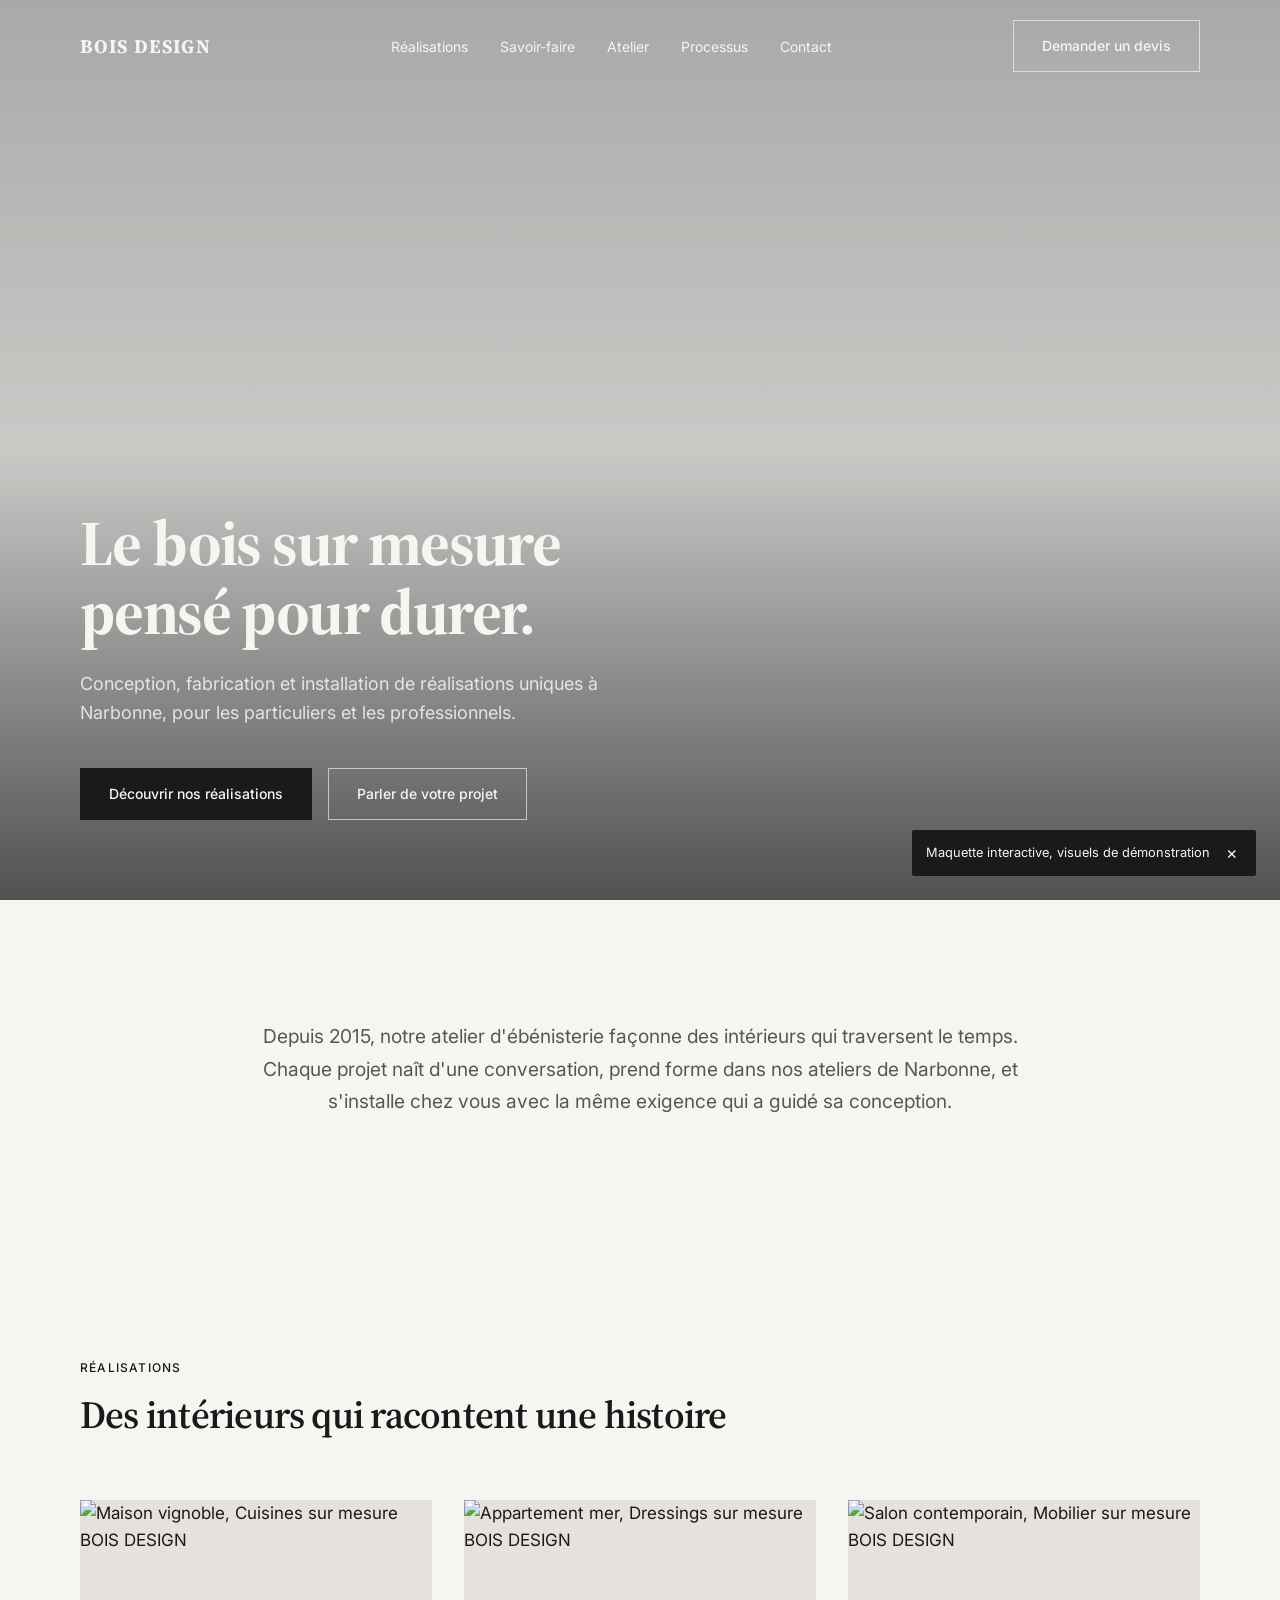
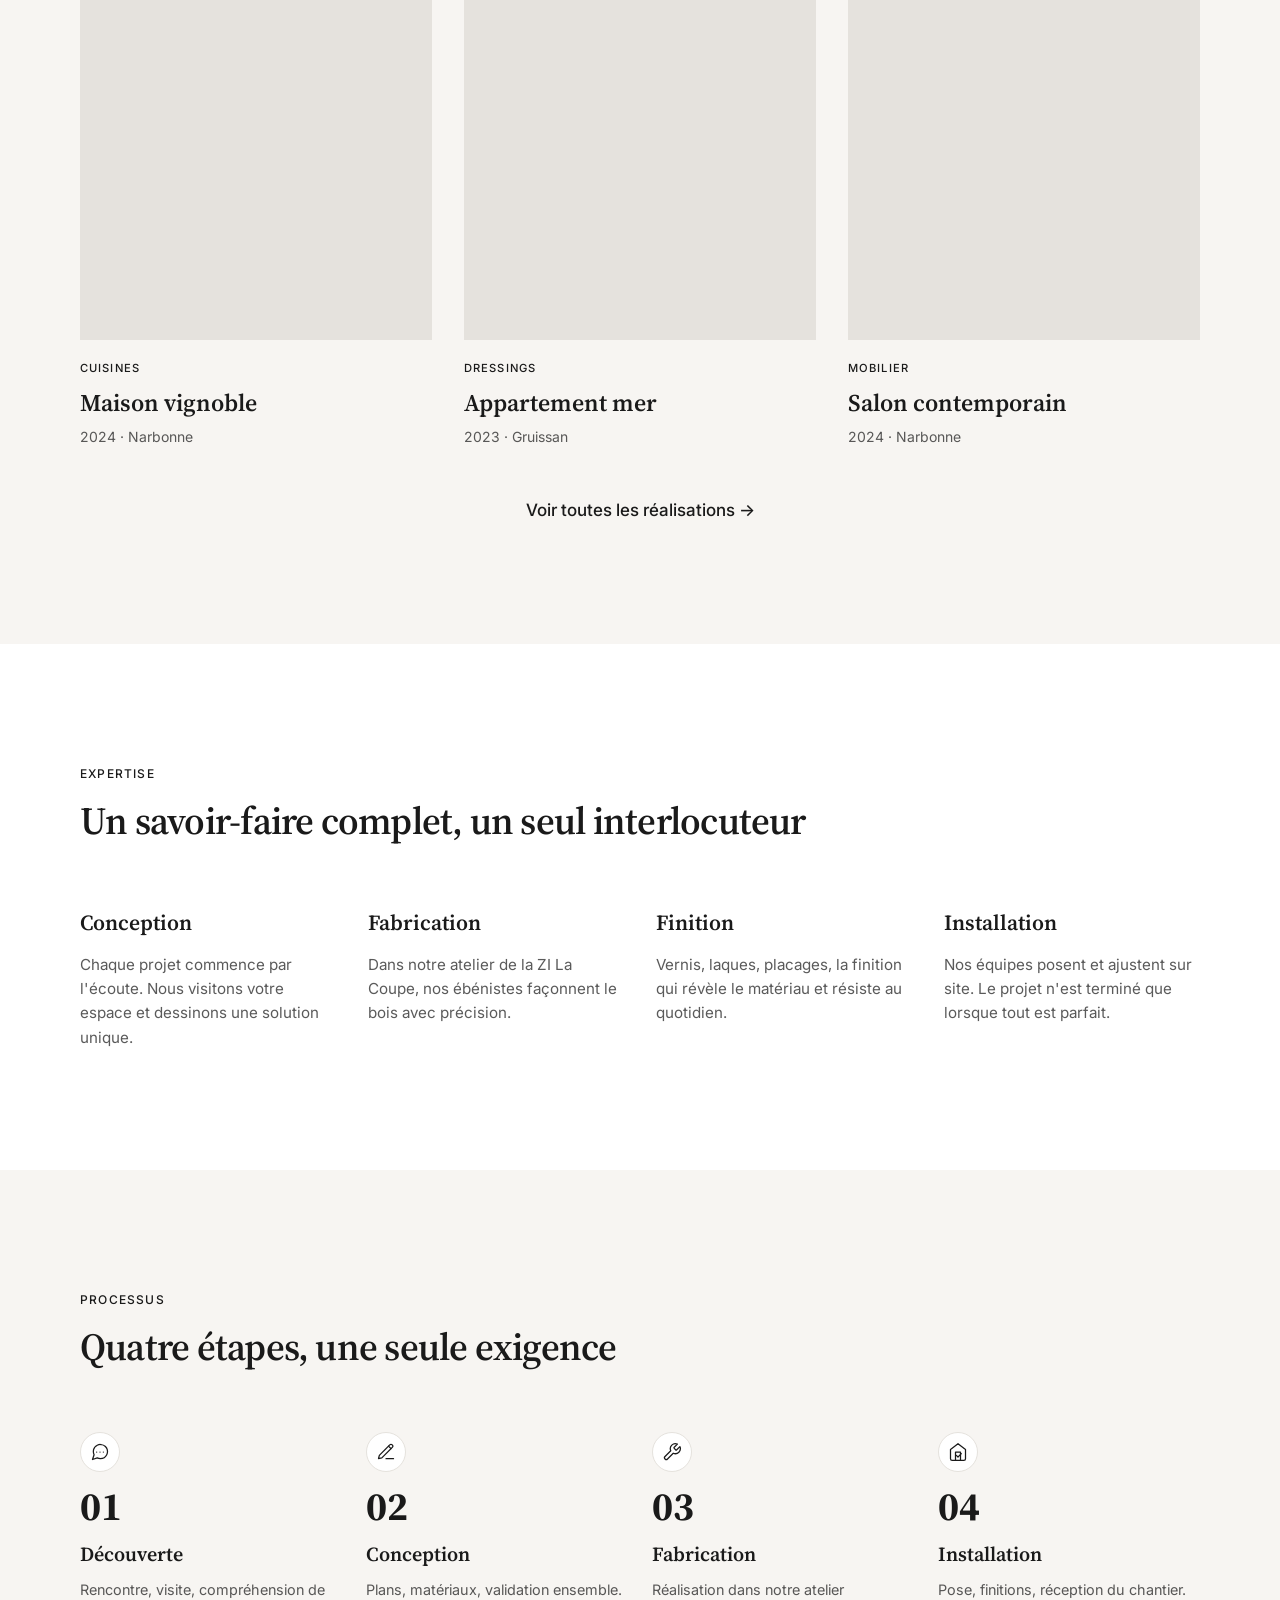
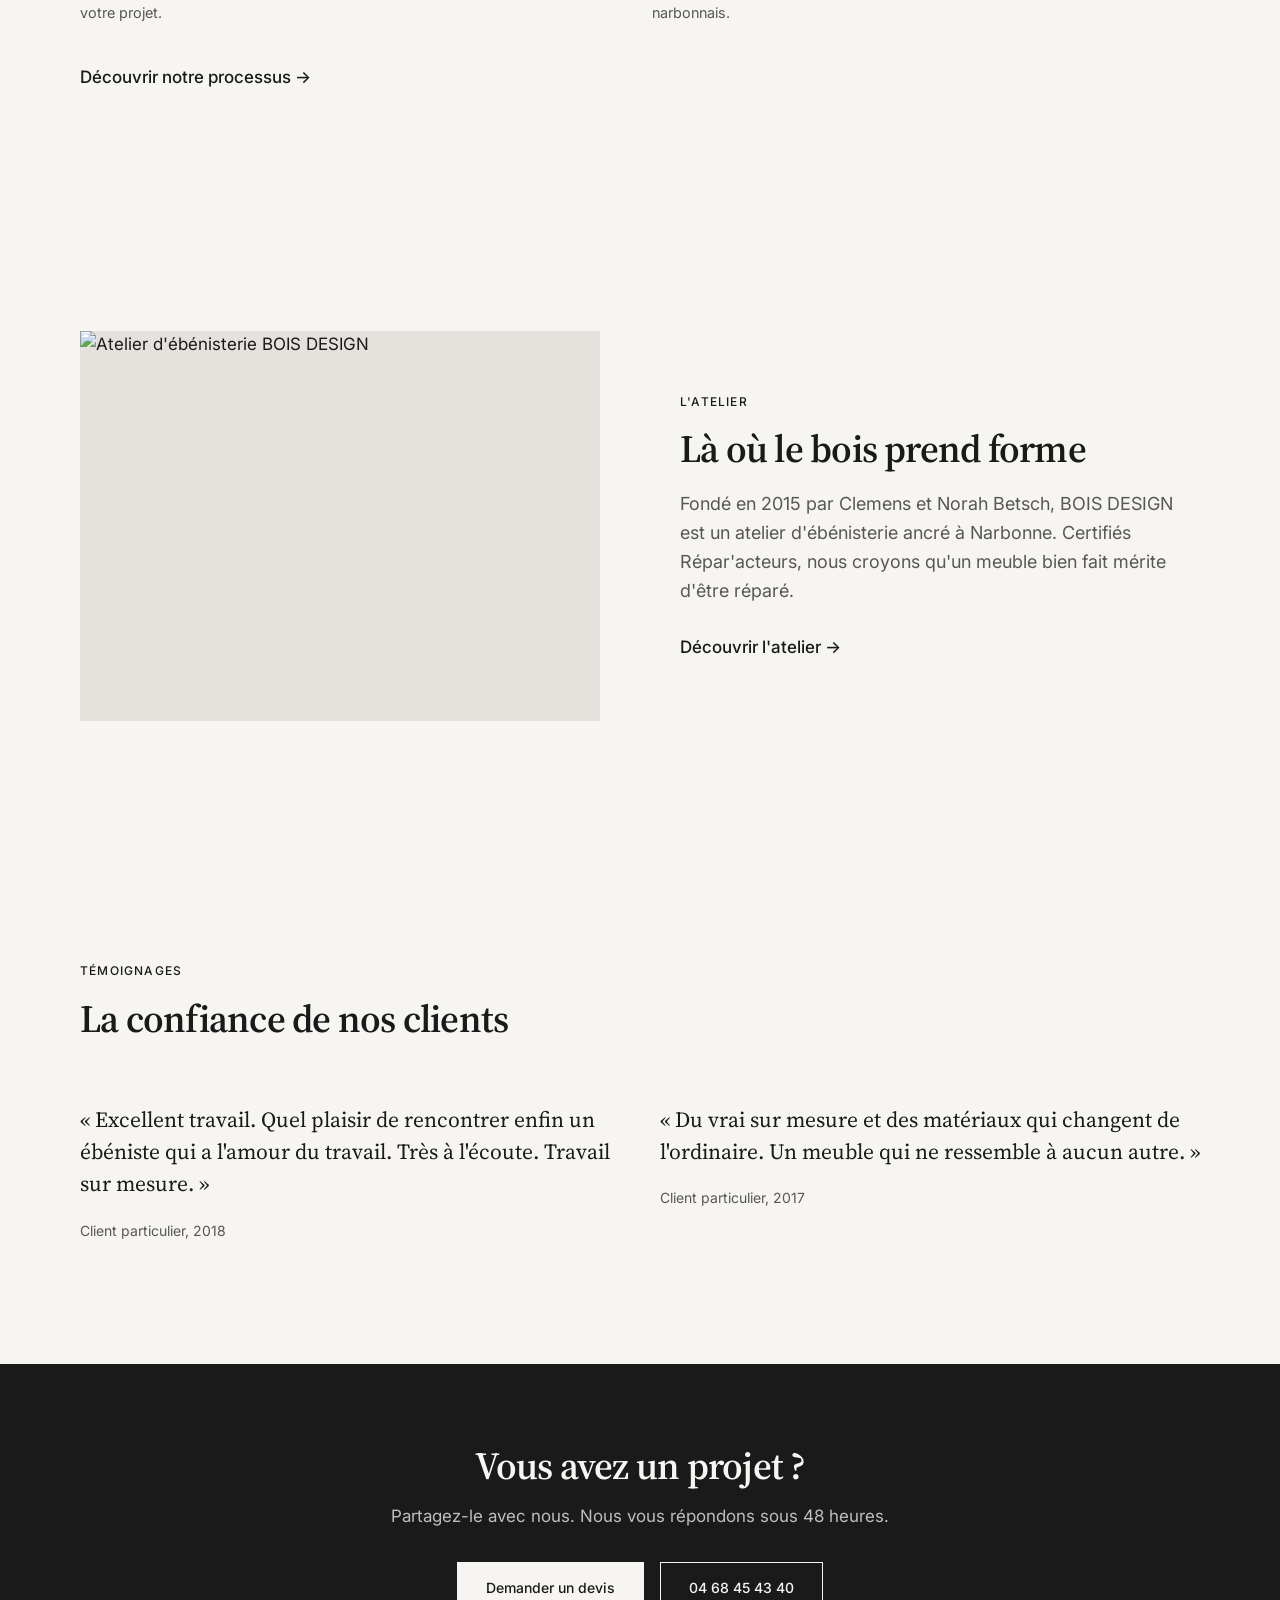
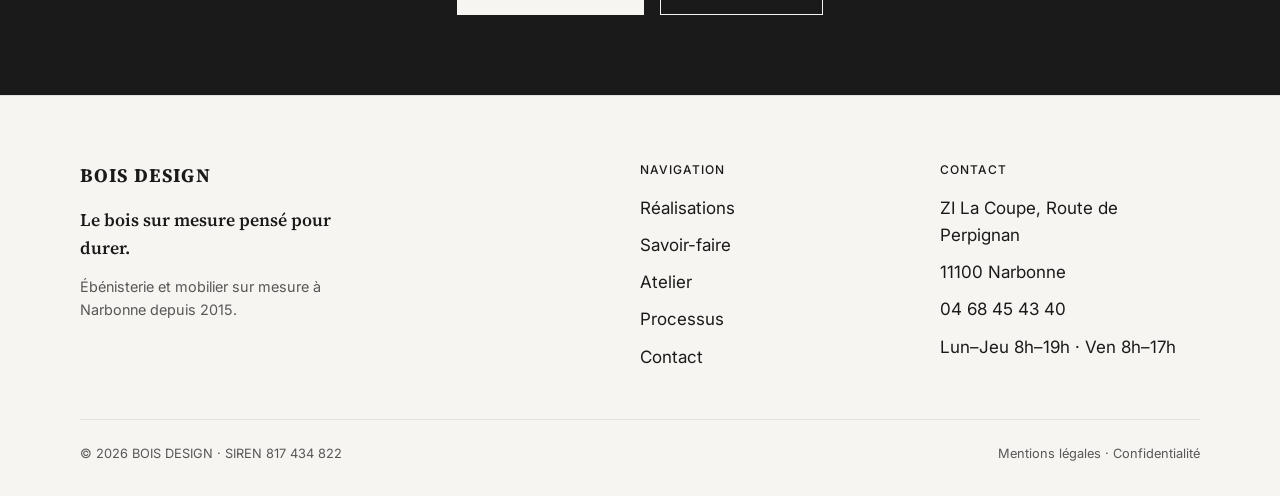
==== commit 98de2e68: "Mise à jour site : lightbox réalisations et icônes processus. Les images de la galerie s'agrandissen" ====
--- a/prototype/index.html
+++ b/prototype/index.html
@@ -123,21 +123,33 @@
         </div>
         <div class="process-steps">
           <div class="process-step reveal">
+            <div class="process-step__icon" aria-hidden="true">
+              <svg viewBox="0 0 24 24" fill="none" stroke="currentColor" stroke-width="1.5" stroke-linecap="round" stroke-linejoin="round"><path d="M21 11.5a8.38 8.38 0 01-.9 3.8 8.5 8.5 0 01-7.6 4.7 8.38 8.38 0 01-3.8-.9L3 21l1.9-5.7a8.38 8.38 0 01-.9-3.8 8.5 8.5 0 014.7-7.6 8.38 8.38 0 013.8-.9h.5a8.48 8.48 0 018 8v.5z"/><path d="M8 12h.01M12 12h.01M16 12h.01"/></svg>
+            </div>
             <div class="process-step__num">01</div>
             <h3>Découverte</h3>
             <p>Rencontre, visite, compréhension de votre projet.</p>
           </div>
           <div class="process-step reveal">
+            <div class="process-step__icon" aria-hidden="true">
+              <svg viewBox="0 0 24 24" fill="none" stroke="currentColor" stroke-width="1.5" stroke-linecap="round" stroke-linejoin="round"><path d="M12 20h9"/><path d="M16.5 3.5a2.12 2.12 0 013 3L7 19l-4 1 1-4L16.5 3.5z"/><path d="M15 5l3 3"/></svg>
+            </div>
             <div class="process-step__num">02</div>
             <h3>Conception</h3>
             <p>Plans, matériaux, validation ensemble.</p>
           </div>
           <div class="process-step reveal">
+            <div class="process-step__icon" aria-hidden="true">
+              <svg viewBox="0 0 24 24" fill="none" stroke="currentColor" stroke-width="1.5" stroke-linecap="round" stroke-linejoin="round"><path d="M14.7 6.3a1 1 0 000 1.4l1.6 1.6a1 1 0 001.4 0l3.77-3.77a6 6 0 01-7.94 7.94l-6.91 6.91a2.12 2.12 0 01-3-3l6.91-6.91a6 6 0 017.94-7.94l-3.76 3.76z"/></svg>
+            </div>
             <div class="process-step__num">03</div>
             <h3>Fabrication</h3>
             <p>Réalisation dans notre atelier narbonnais.</p>
           </div>
           <div class="process-step reveal">
+            <div class="process-step__icon" aria-hidden="true">
+              <svg viewBox="0 0 24 24" fill="none" stroke="currentColor" stroke-width="1.5" stroke-linecap="round" stroke-linejoin="round"><path d="M3 9l9-7 9 7v11a2 2 0 01-2 2H5a2 2 0 01-2-2z"/><path d="M9 22V12h6v10"/><path d="M10 16l2 2 4-4"/></svg>
+            </div>
             <div class="process-step__num">04</div>
             <h3>Installation</h3>
             <p>Pose, finitions, réception du chantier.</p>
--- a/prototype/css/style.css
+++ b/prototype/css/style.css
@@ -515,9 +515,30 @@
 
 .project-card__image {
   position: relative;
+  display: block;
+  width: 100%;
   overflow: hidden;
   aspect-ratio: 4 / 5;
   background: var(--neutral);
+  border: none;
+  padding: 0;
+  cursor: pointer;
+  text-align: left;
+}
+
+.project-card__zoom {
+  cursor: zoom-in;
+}
+
+.project-card__meta {
+  display: block;
+  padding-top: 20px;
+  color: inherit;
+  text-decoration: none;
+}
+
+.project-card__meta:hover .project-card__title {
+  color: var(--accent);
 }
 
 .project-card__image img {
@@ -531,8 +552,78 @@
   transform: scale(1.03);
 }
 
-.project-card__meta {
-  padding-top: 20px;
+/* Image lightbox */
+.image-lightbox {
+  position: fixed;
+  inset: 0;
+  z-index: 300;
+  display: flex;
+  align-items: center;
+  justify-content: center;
+  padding: 24px;
+}
+
+.image-lightbox[hidden] {
+  display: none;
+}
+
+.image-lightbox__backdrop {
+  position: absolute;
+  inset: 0;
+  border: none;
+  background: rgba(26, 26, 26, 0.88);
+  cursor: zoom-out;
+}
+
+.image-lightbox__figure {
+  position: relative;
+  z-index: 1;
+  margin: 0;
+  max-width: min(1200px, 92vw);
+  max-height: 90vh;
+  animation: lightbox-in 0.28s ease;
+}
+
+.image-lightbox__img {
+  display: block;
+  max-width: min(1200px, 92vw);
+  max-height: 90vh;
+  width: auto;
+  height: auto;
+  object-fit: contain;
+  box-shadow: 0 24px 80px rgba(0, 0, 0, 0.35);
+}
+
+.image-lightbox__close {
+  position: absolute;
+  top: -12px;
+  right: -12px;
+  z-index: 2;
+  width: 40px;
+  height: 40px;
+  border: none;
+  border-radius: 50%;
+  background: var(--secondary);
+  color: var(--primary);
+  font-size: 1.5rem;
+  line-height: 1;
+  cursor: pointer;
+}
+
+body.lightbox-open {
+  overflow: hidden;
+}
+
+@keyframes lightbox-in {
+  from {
+    opacity: 0;
+    transform: scale(0.96);
+  }
+
+  to {
+    opacity: 1;
+    transform: scale(1);
+  }
 }
 
 .project-card__cat {
@@ -639,6 +730,24 @@
     grid-template-columns: repeat(4, 1fr);
     gap: 24px;
   }
+}
+
+.process-step__icon {
+  display: flex;
+  align-items: center;
+  justify-content: center;
+  width: 40px;
+  height: 40px;
+  margin-bottom: 14px;
+  color: var(--accent);
+  border: 1px solid var(--neutral);
+  border-radius: 50%;
+  background: var(--white);
+}
+
+.process-step__icon svg {
+  width: 20px;
+  height: 20px;
 }
 
 .process-step__num {
